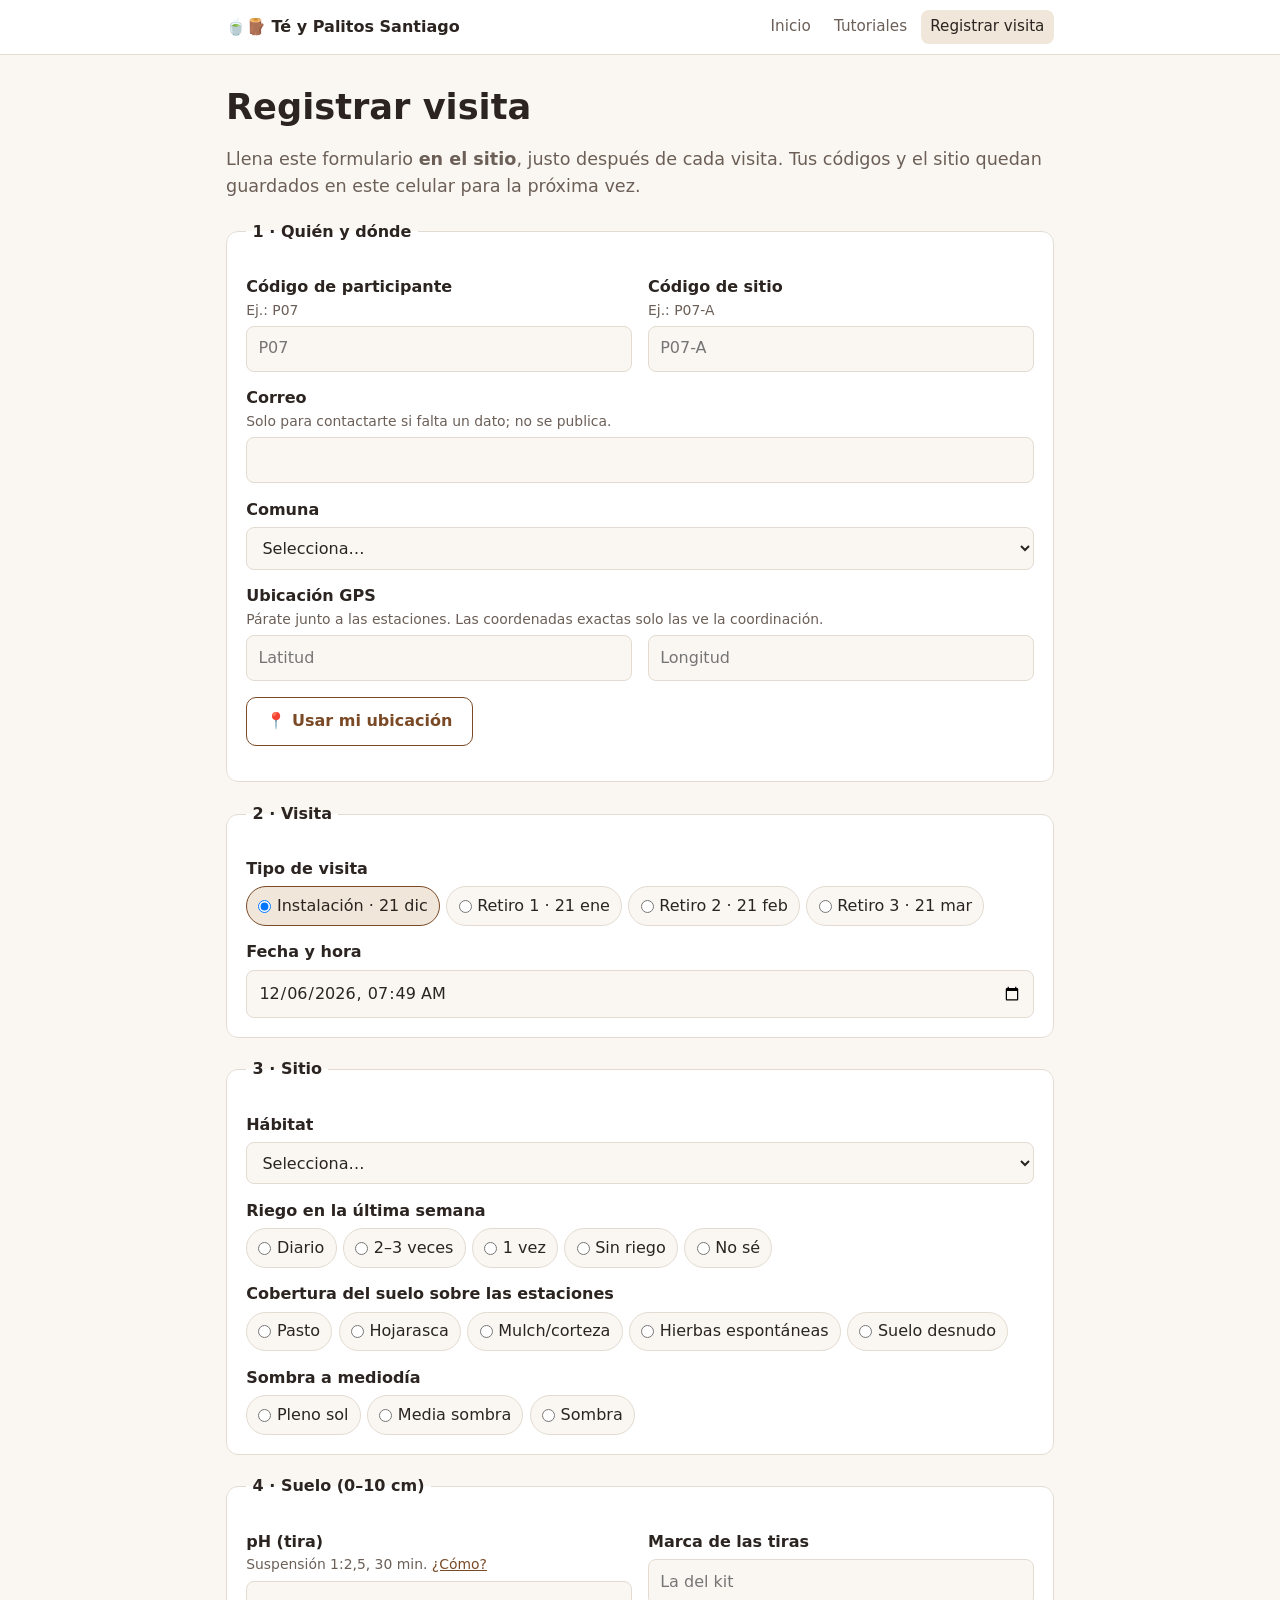
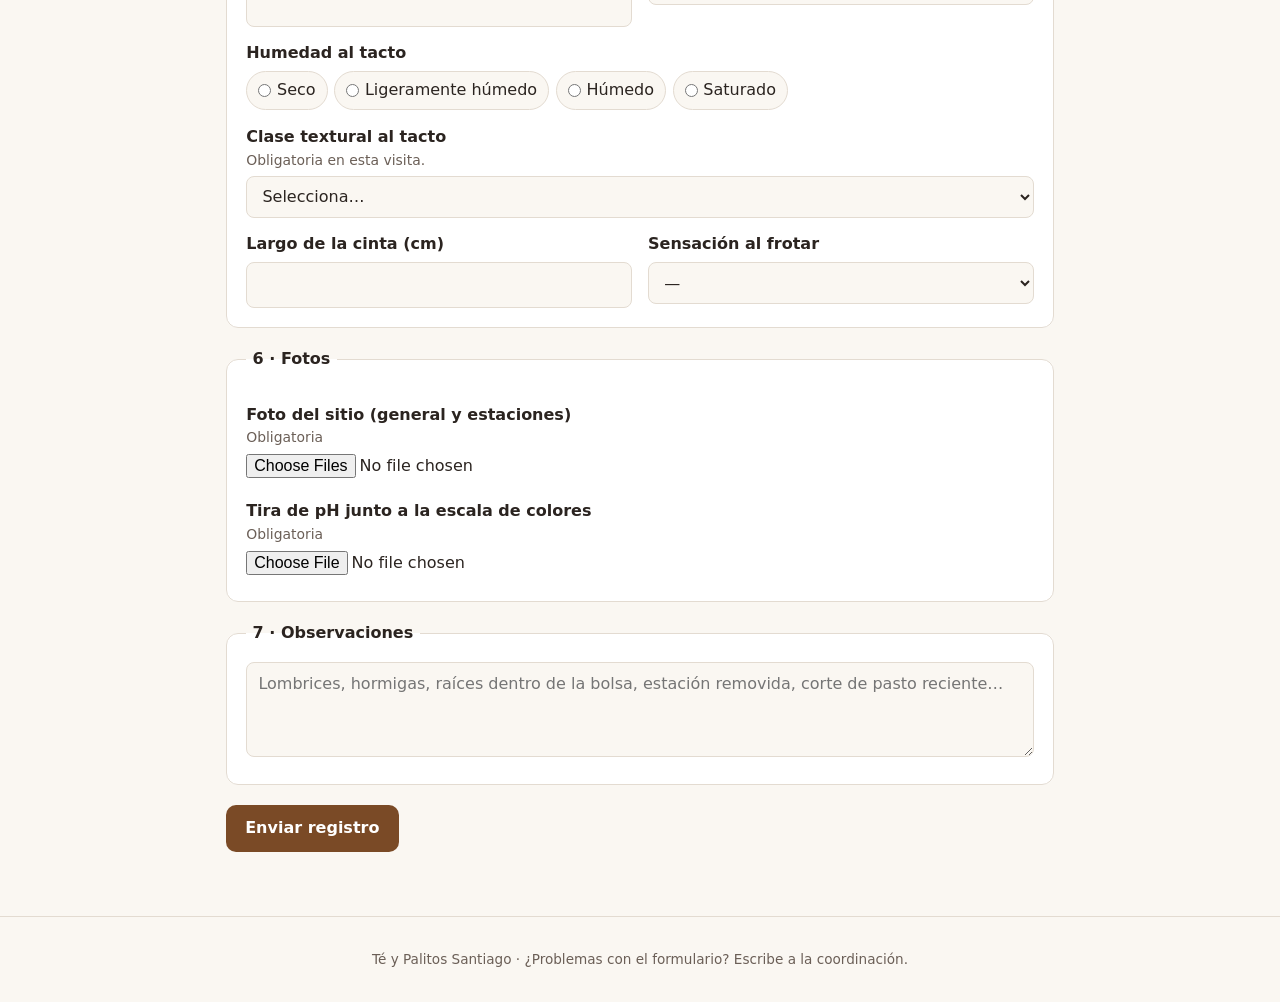
==== docs/registro.html @ 4b644435 "Piloto Té y Palitos Santiago: protocolo, web de registro y backend Apps Script Co-Authored-By: Claud" ====
<!doctype html>
<html lang="es">
<head>
  <meta charset="utf-8">
  <meta name="viewport" content="width=device-width, initial-scale=1">
  <title>Registrar visita</title>
  <link rel="stylesheet" href="style.css">
  <link rel="icon" href="data:image/svg+xml,<svg xmlns='http://www.w3.org/2000/svg' viewBox='0 0 100 100'><text y='.9em' font-size='90'>🍵</text></svg>">
</head>
<body>
<header class="top"><div class="wrap">
  <a class="brand" href="index.html">🍵🪵 Té y Palitos Santiago</a>
  <nav>
    <a href="index.html">Inicio</a>
    <a href="tutoriales.html">Tutoriales</a>
    <a href="registro.html" aria-current="page">Registrar visita</a>
  </nav>
</div></header>

<main class="wrap">
  <h1>Registrar visita</h1>
  <p class="lead">Llena este formulario <strong>en el sitio</strong>, justo después de cada visita. Tus códigos y el sitio quedan guardados en este celular para la próxima vez.</p>
  <div id="pendientes"></div>

  <form id="form" novalidate>
    <fieldset>
      <legend>1 · Quién y dónde</legend>
      <div class="row">
        <div><label for="participante">Código de participante <span class="hint">Ej.: P07</span></label>
          <input id="participante" name="participante" type="text" required pattern="[Pp]\d{2}" autocapitalize="characters" placeholder="P07"></div>
        <div><label for="sitio">Código de sitio <span class="hint">Ej.: P07-A</span></label>
          <input id="sitio" name="sitio" type="text" required pattern="[Pp]\d{2}-[A-Za-z]" autocapitalize="characters" placeholder="P07-A"></div>
      </div>
      <label for="email">Correo <span class="hint">Solo para contactarte si falta un dato; no se publica.</span></label>
      <input id="email" name="email" type="email" autocomplete="email">

      <label for="comuna">Comuna</label>
      <select id="comuna" name="comuna" required><option value="">Selecciona…</option></select>

      <label>Ubicación GPS <span class="hint">Párate junto a las estaciones. Las coordenadas exactas solo las ve la coordinación.</span></label>
      <div class="row">
        <input id="lat" name="lat" type="number" step="any" placeholder="Latitud" required>
        <input id="lon" name="lon" type="number" step="any" placeholder="Longitud" required>
      </div>
      <p><button type="button" class="btn secondary" id="gps">📍 Usar mi ubicación</button> <span class="hint" id="gps-msg"></span></p>
      <input type="hidden" id="gps_precision" name="gps_precision">
    </fieldset>

    <fieldset>
      <legend>2 · Visita</legend>
      <label>Tipo de visita</label>
      <div class="choices" id="visita-choices"></div>
      <label for="fecha">Fecha y hora</label>
      <input id="fecha" name="fecha" type="datetime-local" required>
    </fieldset>

    <fieldset>
      <legend>3 · Sitio</legend>
      <label for="habitat">Hábitat</label>
      <select id="habitat" name="habitat" required>
        <option value="">Selecciona…</option>
        <option value="CES">Césped regado (plaza, parque, jardín)</option>
        <option value="ARB">Bajo dosel de árboles (parque arbolado)</option>
        <option value="RUD">Sitio eriazo / ruderal sin riego</option>
        <option value="PLA">Platabanda o bandejón</option>
        <option value="JAR">Jardín doméstico o huerto</option>
        <option value="NAT">Vegetación nativa remanente (cerro, piedemonte)</option>
      </select>

      <label>Riego en la última semana</label>
      <div class="choices">
        <label><input type="radio" name="riego" value="diario" required> Diario</label>
        <label><input type="radio" name="riego" value="2-3 por semana"> 2–3 veces</label>
        <label><input type="radio" name="riego" value="1 por semana"> 1 vez</label>
        <label><input type="radio" name="riego" value="sin riego"> Sin riego</label>
        <label><input type="radio" name="riego" value="no sabe"> No sé</label>
      </div>

      <label>Cobertura del suelo sobre las estaciones</label>
      <div class="choices">
        <label><input type="radio" name="cobertura" value="pasto" required> Pasto</label>
        <label><input type="radio" name="cobertura" value="hojarasca"> Hojarasca</label>
        <label><input type="radio" name="cobertura" value="mulch"> Mulch/corteza</label>
        <label><input type="radio" name="cobertura" value="hierbas espontaneas"> Hierbas espontáneas</label>
        <label><input type="radio" name="cobertura" value="suelo desnudo"> Suelo desnudo</label>
      </div>

      <label>Sombra a mediodía</label>
      <div class="choices">
        <label><input type="radio" name="sombra" value="pleno sol" required> Pleno sol</label>
        <label><input type="radio" name="sombra" value="media sombra"> Media sombra</label>
        <label><input type="radio" name="sombra" value="sombra"> Sombra</label>
      </div>
    </fieldset>

    <fieldset>
      <legend>4 · Suelo (0–10 cm)</legend>
      <div class="row">
        <div><label for="ph">pH (tira) <span class="hint">Suspensión 1:2,5, 30 min. <a href="tutoriales.html#ph">¿Cómo?</a></span></label>
          <input id="ph" name="ph" type="number" min="3" max="11" step="0.5" required inputmode="decimal"></div>
        <div><label for="ph_marca">Marca de las tiras</label>
          <input id="ph_marca" name="ph_marca" type="text" placeholder="La del kit"></div>
      </div>

      <label>Humedad al tacto</label>
      <div class="choices">
        <label><input type="radio" name="humedad" value="seco" required> Seco</label>
        <label><input type="radio" name="humedad" value="ligeramente humedo"> Ligeramente húmedo</label>
        <label><input type="radio" name="humedad" value="humedo"> Húmedo</label>
        <label><input type="radio" name="humedad" value="saturado"> Saturado</label>
      </div>

      <div class="only-textura">
        <label for="textura">Clase textural al tacto <span class="hint">Obligatoria en Instalación y Retiro 3. <a href="tutoriales.html#textura">Usar la clave interactiva</a></span></label>
        <select id="textura" name="textura">
          <option value="">Selecciona…</option>
          <option>Arenosa</option><option>Arenosa franca</option><option>Franco arenosa</option>
          <option>Franca</option><option>Franco limosa</option><option>Limosa</option>
          <option>Franco arcillo arenosa</option><option>Franco arcillosa</option><option>Franco arcillo limosa</option>
          <option>Arcillo arenosa</option><option>Arcillo limosa</option><option>Arcillosa</option>
        </select>
        <div class="row">
          <div><label for="cinta_cm">Largo de la cinta (cm)</label>
            <input id="cinta_cm" name="cinta_cm" type="number" min="0" max="15" step="0.5" inputmode="decimal"></div>
          <div><label for="sensacion">Sensación al frotar</label>
            <select id="sensacion" name="sensacion"><option value="">—</option><option>Arenosa (áspera)</option><option>Suave (sedosa)</option><option>Ninguna predomina</option></select></div>
        </div>
      </div>
    </fieldset>

    <fieldset class="only-retiro">
      <legend>5 · Material retirado</legend>
      <div class="row">
        <div><label for="estado_verde">Té verde</label><select id="estado_verde" name="estado_verde"></select></div>
        <div><label for="estado_rooibos">Rooibos</label><select id="estado_rooibos" name="estado_rooibos"></select></div>
        <div><label for="estado_madera">Palitos (2)</label><select id="estado_madera" name="estado_madera"></select></div>
      </div>
      <div class="choices" style="margin-top:1rem"><label><input type="checkbox" name="en_sobre" value="si"> Guardé todo en el sobre rotulado, sin lavar</label></div>
    </fieldset>

    <fieldset>
      <legend>6 · Fotos</legend>
      <label for="foto_sitio">Foto del sitio (general y estaciones) <span class="hint">Obligatoria</span></label>
      <input id="foto_sitio" type="file" accept="image/*" capture="environment" multiple>
      <div class="preview" id="prev_foto_sitio"></div>

      <label for="foto_ph">Tira de pH junto a la escala de colores <span class="hint">Obligatoria</span></label>
      <input id="foto_ph" type="file" accept="image/*" capture="environment">
      <div class="preview" id="prev_foto_ph"></div>

      <div class="only-retiro">
        <label for="foto_material">Material retirado sobre papel blanco</label>
        <input id="foto_material" type="file" accept="image/*" capture="environment" multiple>
        <div class="preview" id="prev_foto_material"></div>
      </div>
    </fieldset>

    <fieldset>
      <legend>7 · Observaciones</legend>
      <textarea id="obs" name="obs" rows="3" placeholder="Lombrices, hormigas, raíces dentro de la bolsa, estación removida, corte de pasto reciente…"></textarea>
    </fieldset>

    <div id="estado"></div>
    <button class="btn" type="submit" id="enviar">Enviar registro</button>
  </form>
</main>

<footer>Té y Palitos Santiago · ¿Problemas con el formulario? Escribe a la coordinación.</footer>
<script src="config.js"></script>
<script src="registro.js"></script>
</body>
</html>
---- docs/style.css ----
:root {
  --bg: #faf7f2;
  --surface: #ffffff;
  --text: #2b2420;
  --muted: #6b5f57;
  --border: #e3dbd1;
  --accent: #7a4a26;      /* tierra */
  --accent-2: #4f7a3a;    /* té verde */
  --accent-soft: #f1e6da;
  --ok: #2f7a44;
  --err: #a33a2a;
  --radius: 12px;
}
@media (prefers-color-scheme: dark) {
  :root {
    --bg: #1b1714;
    --surface: #25201c;
    --text: #efe8e1;
    --muted: #b4a89e;
    --border: #3a322c;
    --accent: #d39a68;
    --accent-2: #9cc47f;
    --accent-soft: #352a21;
    --ok: #7fcf93;
    --err: #f08b7a;
  }
}

* { box-sizing: border-box; }
html { -webkit-text-size-adjust: 100%; }
body {
  margin: 0;
  background: var(--bg);
  color: var(--text);
  font: 16px/1.55 system-ui, -apple-system, "Segoe UI", Roboto, sans-serif;
}
a { color: var(--accent); }
img, iframe { max-width: 100%; }

header.top {
  background: var(--surface);
  border-bottom: 1px solid var(--border);
  position: sticky; top: 0; z-index: 10;
}
header.top .wrap { display: flex; align-items: center; gap: 1rem; flex-wrap: wrap; padding-block: .6rem; }
.brand { font-weight: 700; color: var(--text); text-decoration: none; display: flex; gap: .4rem; align-items: center; }
nav { display: flex; gap: .25rem; flex-wrap: wrap; margin-left: auto; }
nav a { text-decoration: none; color: var(--muted); padding: .35rem .6rem; border-radius: 8px; font-size: .95rem; }
nav a[aria-current="page"], nav a:hover { color: var(--text); background: var(--accent-soft); }

.wrap { max-width: 860px; margin: 0 auto; padding-inline: 16px; }
main.wrap { padding-block: 1.5rem 4rem; }

h1 { font-size: clamp(1.6rem, 4vw, 2.2rem); line-height: 1.2; margin: .2em 0 .4em; }
h2 { font-size: 1.3rem; margin-top: 2rem; }
.lead { font-size: 1.1rem; color: var(--muted); }

.card {
  background: var(--surface);
  border: 1px solid var(--border);
  border-radius: var(--radius);
  padding: 1rem 1.2rem;
  margin: 1rem 0;
}
.grid { display: grid; gap: 1rem; grid-template-columns: repeat(auto-fit, minmax(180px, 1fr)); }
.pill { display: inline-block; font-size: .8rem; padding: .1rem .55rem; border-radius: 99px; background: var(--accent-soft); color: var(--accent); font-weight: 600; }

.timeline { list-style: none; padding: 0; margin: 0; }
.timeline li { display: grid; grid-template-columns: 7.5rem 1fr; gap: .8rem; padding: .7rem 0; border-bottom: 1px dashed var(--border); }
.timeline li:last-child { border-bottom: 0; }
.timeline .date { font-weight: 700; color: var(--accent); }
.timeline li.next { background: var(--accent-soft); border-radius: 8px; padding-inline: .5rem; }

table { border-collapse: collapse; width: 100%; font-size: .95rem; }
th, td { text-align: left; padding: .45rem .5rem; border-bottom: 1px solid var(--border); vertical-align: top; }
.table-scroll { overflow-x: auto; }

.btn {
  display: inline-block; border: 0; cursor: pointer;
  background: var(--accent); color: #fff;
  padding: .7rem 1.2rem; border-radius: 10px; font: inherit; font-weight: 600; text-decoration: none;
}
@media (prefers-color-scheme: dark) { .btn { color: #1b1714; } }
.btn.secondary { background: transparent; color: var(--accent); border: 1.5px solid var(--accent); }
.btn:disabled { opacity: .5; cursor: progress; }

/* Formulario */
fieldset { border: 1px solid var(--border); border-radius: var(--radius); background: var(--surface); padding: 1rem 1.2rem 1.2rem; margin: 1.2rem 0; }
legend { font-weight: 700; padding: 0 .4rem; }
label { display: block; font-weight: 600; margin: .9rem 0 .3rem; }
label .hint, .hint { display: block; font-weight: 400; font-size: .87rem; color: var(--muted); }
input[type=text], input[type=email], input[type=number], input[type=datetime-local], select, textarea {
  width: 100%; padding: .6rem .7rem; font: inherit; color: var(--text);
  background: var(--bg); border: 1px solid var(--border); border-radius: 8px;
}
input:focus, select:focus, textarea:focus { outline: 2px solid var(--accent); outline-offset: 1px; }
input[type=file] { font: inherit; max-width: 100%; }
.row { display: grid; gap: 0 1rem; grid-template-columns: repeat(auto-fit, minmax(200px, 1fr)); }
.choices { display: flex; flex-wrap: wrap; gap: .4rem; }
.choices label { font-weight: 400; margin: 0; display: flex; align-items: center; gap: .35rem; background: var(--bg); border: 1px solid var(--border); padding: .4rem .7rem; border-radius: 99px; cursor: pointer; }
.choices input { margin: 0; }
.choices label:has(input:checked) { border-color: var(--accent); background: var(--accent-soft); }
.preview { display: flex; gap: .5rem; flex-wrap: wrap; margin-top: .4rem; }
.preview img { width: 96px; height: 96px; object-fit: cover; border-radius: 8px; border: 1px solid var(--border); }
.only-retiro[hidden], .only-textura[hidden] { display: none; }

.msg { padding: .8rem 1rem; border-radius: 10px; margin: 1rem 0; }
.msg.ok { background: color-mix(in srgb, var(--ok) 15%, transparent); color: var(--ok); }
.msg.err { background: color-mix(in srgb, var(--err) 15%, transparent); color: var(--err); }

.video { aspect-ratio: 16 / 9; width: 100%; border: 0; border-radius: var(--radius); background: #000; }

/* Clave de textura */
.key-step { font-size: 1.05rem; }
.key-actions { display: flex; flex-wrap: wrap; gap: .5rem; margin-top: .8rem; }
.key-result { font-size: 1.4rem; font-weight: 700; color: var(--accent-2); }

footer { color: var(--muted); font-size: .85rem; text-align: center; padding: 2rem 16px; border-top: 1px solid var(--border); }
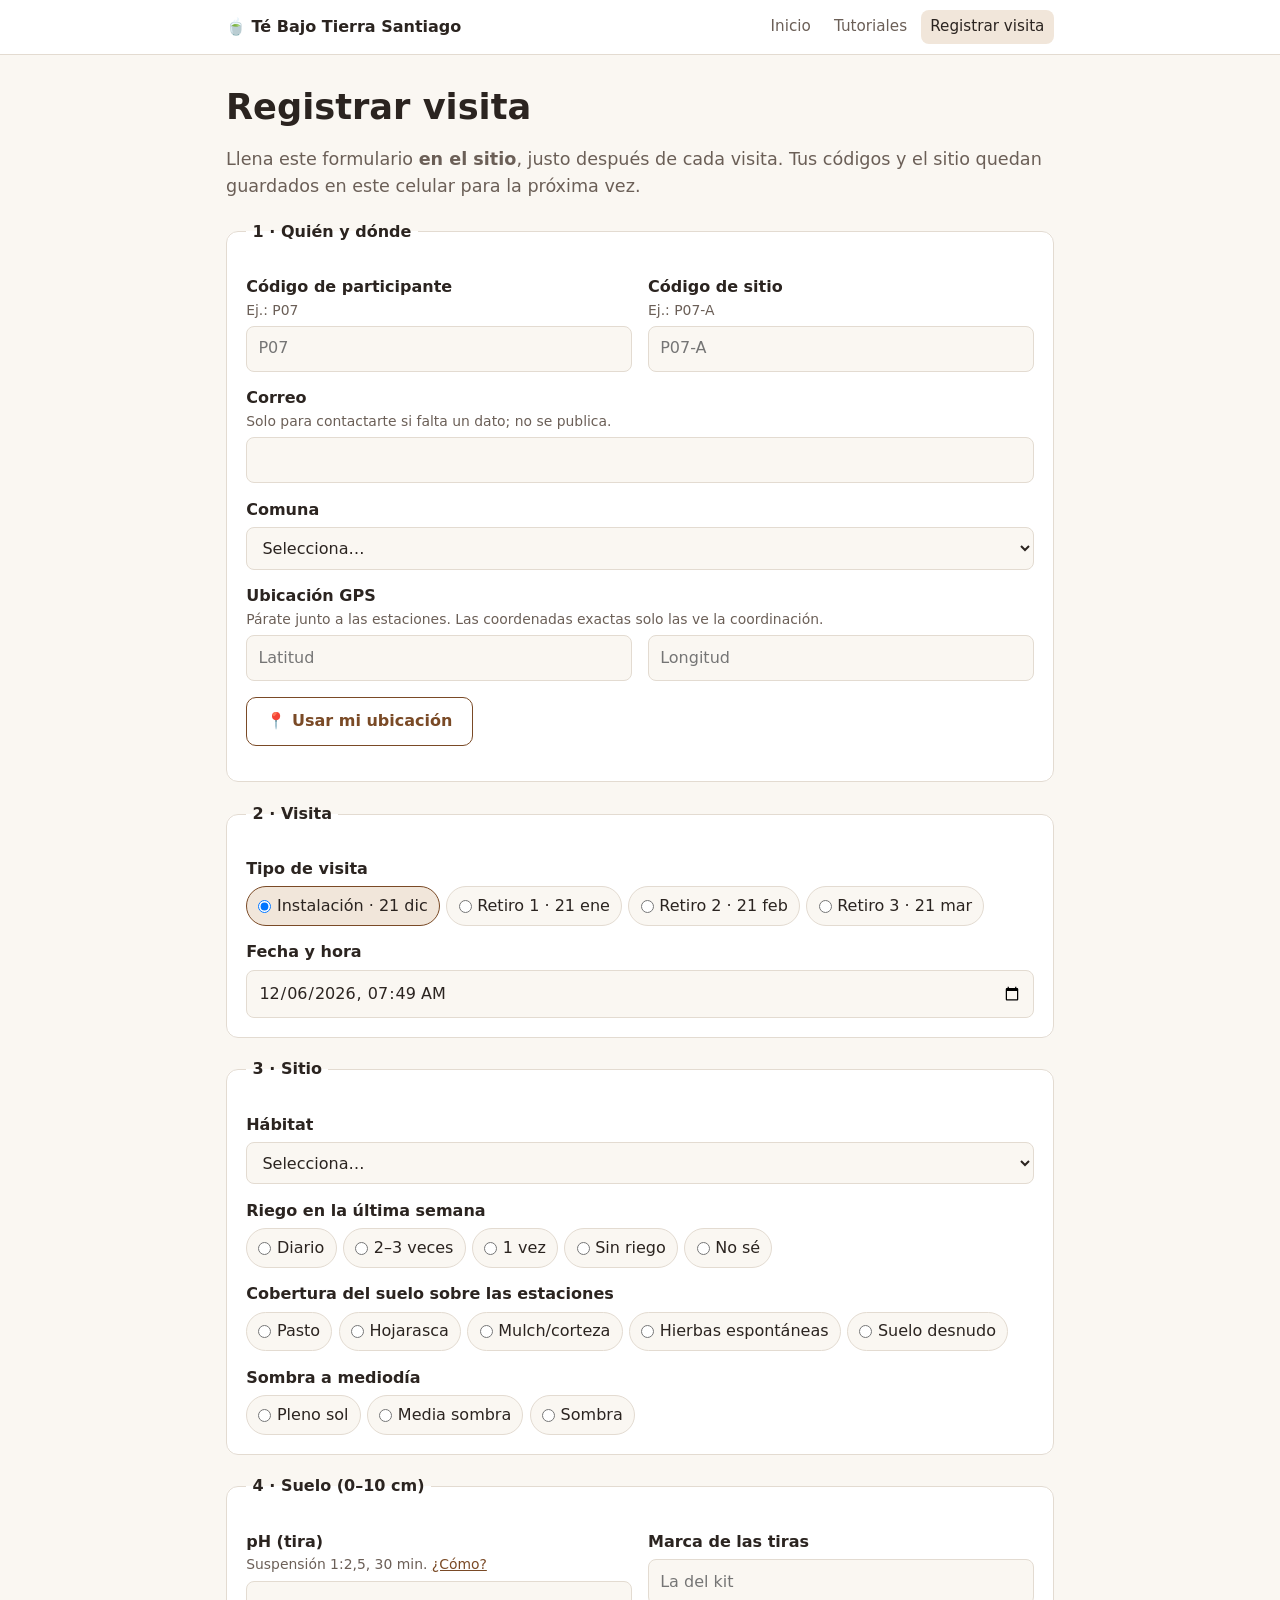
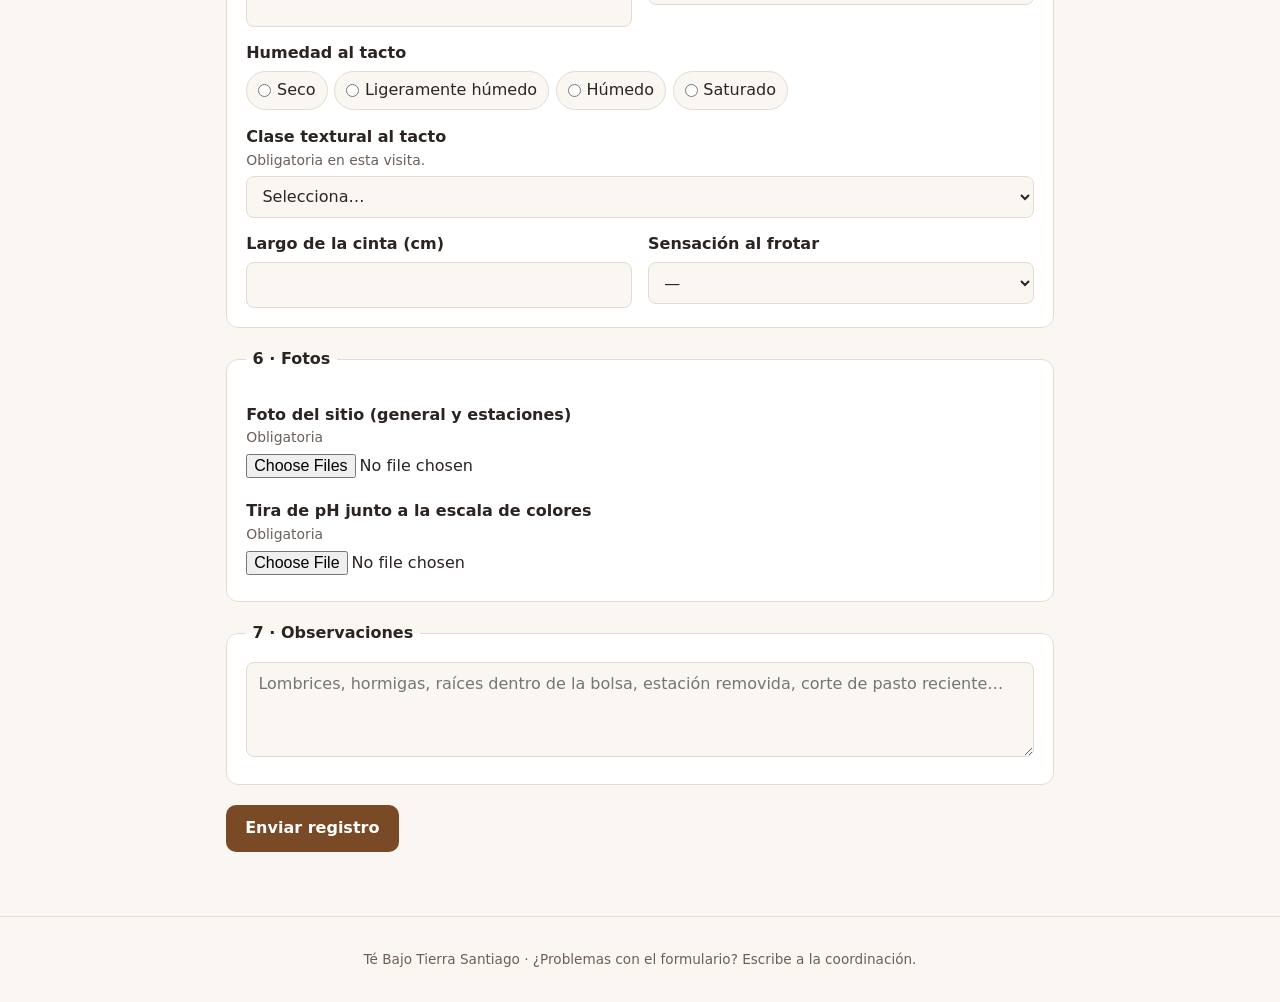
==== commit 8499a549: "Solo té verde: quitar rooibos y palitos; renombrar a Té Bajo Tierra; agradecer a Soil BON Co-Authore" ====
--- a/docs/registro.html
+++ b/docs/registro.html
@@ -9,7 +9,7 @@
 </head>
 <body>
 <header class="top"><div class="wrap">
-  <a class="brand" href="index.html">🍵🪵 Té y Palitos Santiago</a>
+  <a class="brand" href="index.html">🍵 Té Bajo Tierra Santiago</a>
   <nav>
     <a href="index.html">Inicio</a>
     <a href="tutoriales.html">Tutoriales</a>
@@ -131,9 +131,7 @@
     <fieldset class="only-retiro">
       <legend>5 · Material retirado</legend>
       <div class="row">
-        <div><label for="estado_verde">Té verde</label><select id="estado_verde" name="estado_verde"></select></div>
-        <div><label for="estado_rooibos">Rooibos</label><select id="estado_rooibos" name="estado_rooibos"></select></div>
-        <div><label for="estado_madera">Palitos (2)</label><select id="estado_madera" name="estado_madera"></select></div>
+        <div><label for="estado_verde">Bolsas de té verde (2)</label><select id="estado_verde" name="estado_verde"></select></div>
       </div>
       <div class="choices" style="margin-top:1rem"><label><input type="checkbox" name="en_sobre" value="si"> Guardé todo en el sobre rotulado, sin lavar</label></div>
     </fieldset>
@@ -165,7 +163,7 @@
   </form>
 </main>
 
-<footer>Té y Palitos Santiago · ¿Problemas con el formulario? Escribe a la coordinación.</footer>
+<footer>Té Bajo Tierra Santiago · ¿Problemas con el formulario? Escribe a la coordinación.</footer>
 <script src="config.js"></script>
 <script src="registro.js"></script>
 </body>
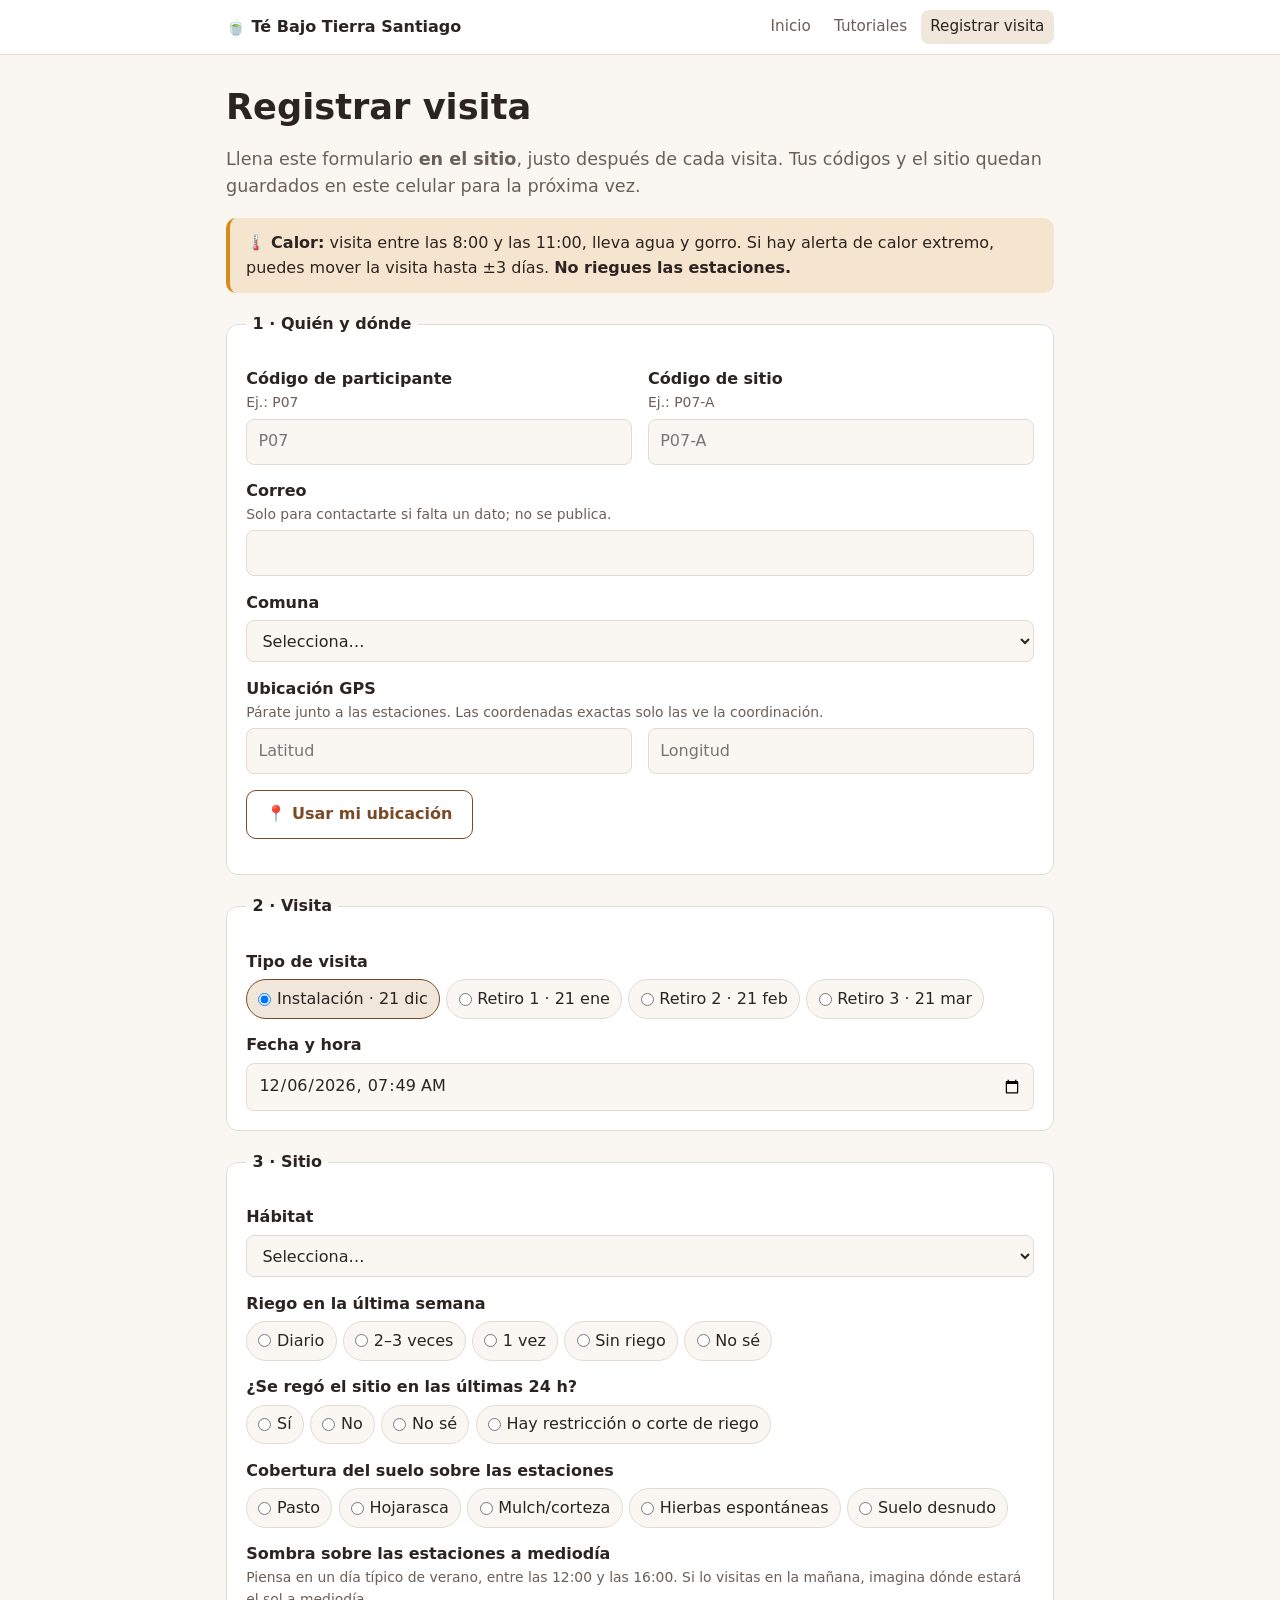
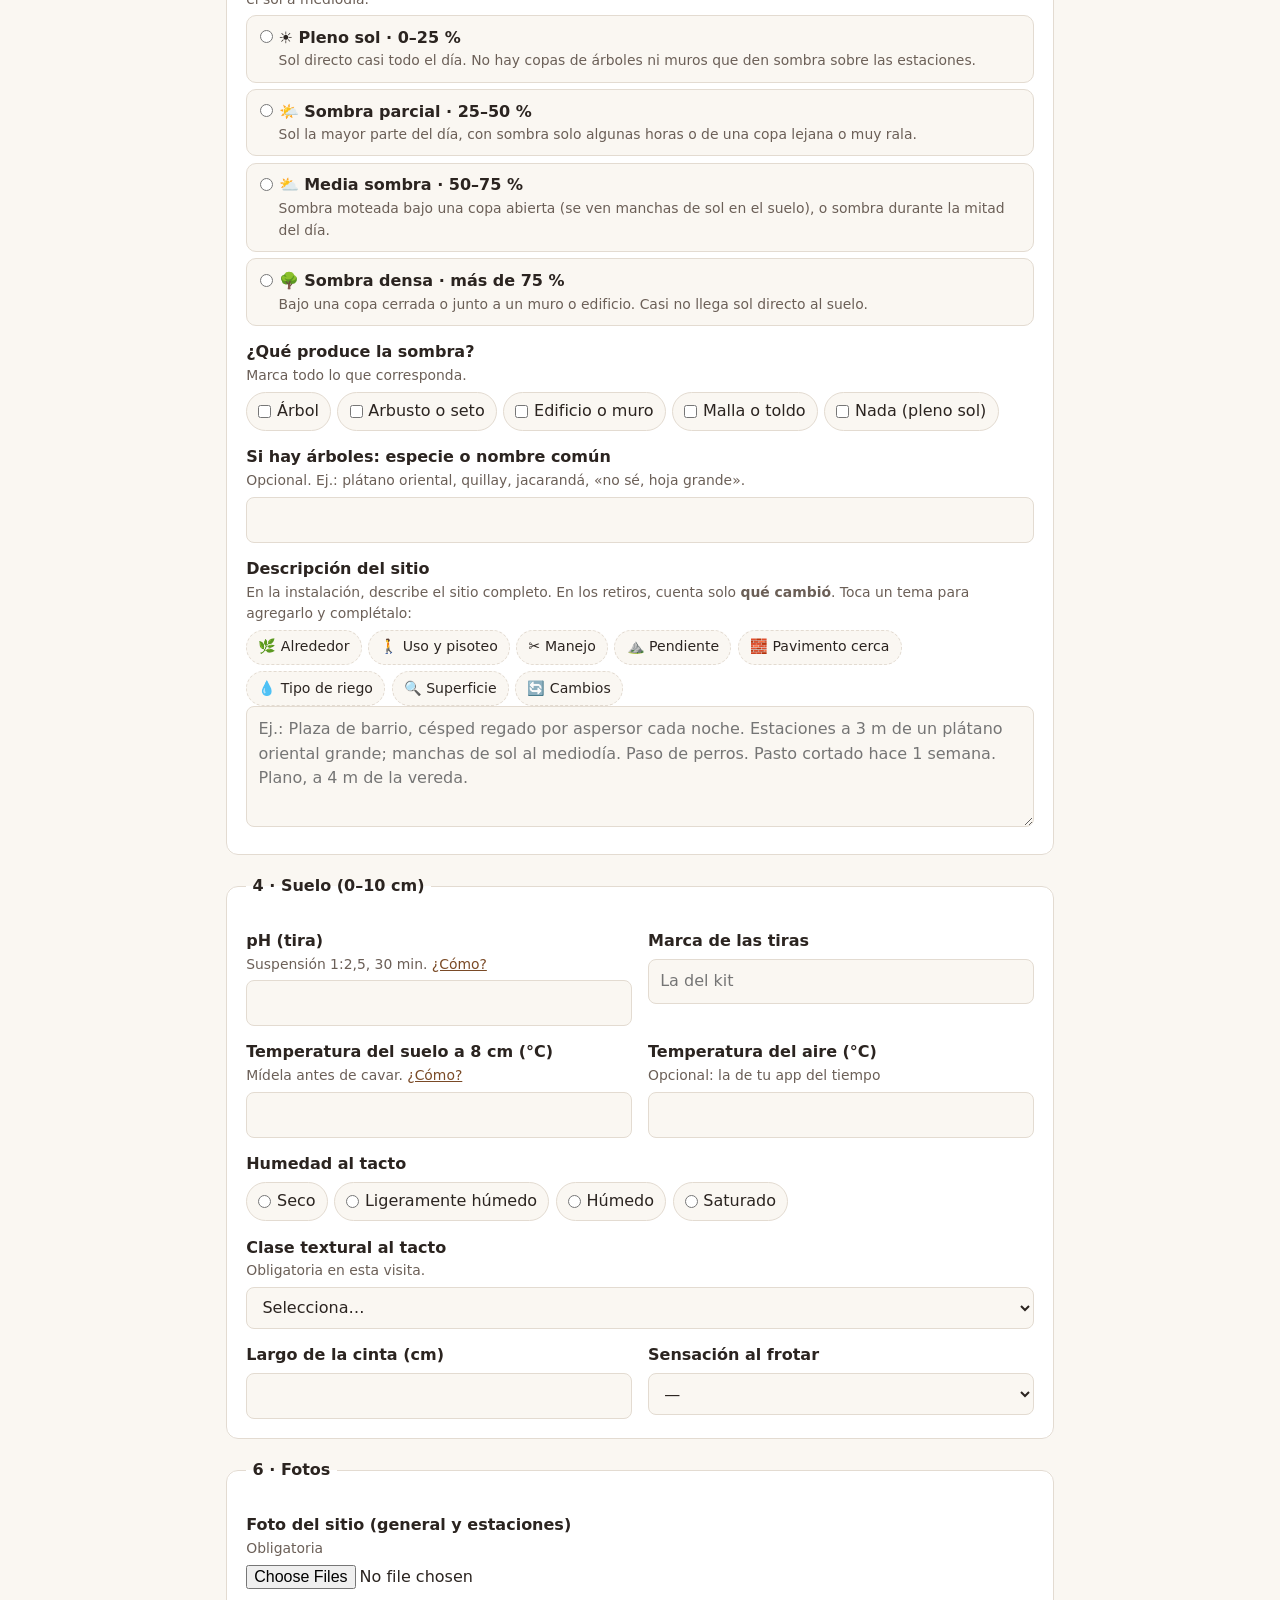
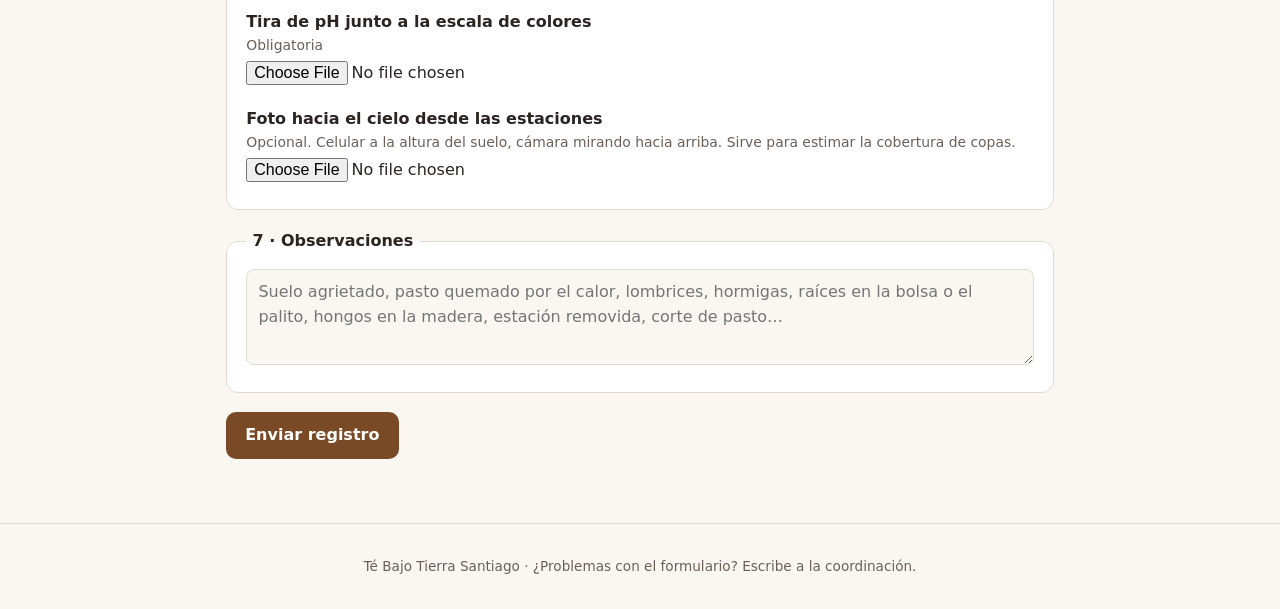
==== commit c4c7cde5: "Té verde + palitos de madera (como el paper); olas de calor, sombra detallada y ayuda para describir" ====
--- a/docs/registro.html
+++ b/docs/registro.html
@@ -20,6 +20,7 @@
 <main class="wrap">
   <h1>Registrar visita</h1>
   <p class="lead">Llena este formulario <strong>en el sitio</strong>, justo después de cada visita. Tus códigos y el sitio quedan guardados en este celular para la próxima vez.</p>
+  <div class="msg warn">🌡️ <strong>Calor:</strong> visita entre las 8:00 y las 11:00, lleva agua y gorro. Si hay alerta de calor extremo, puedes mover la visita hasta ±3 días. <strong>No riegues las estaciones.</strong></div>
   <div id="pendientes"></div>
 
   <form id="form" novalidate>
@@ -76,6 +77,14 @@
         <label><input type="radio" name="riego" value="no sabe"> No sé</label>
       </div>
 
+      <label>¿Se regó el sitio en las últimas 24 h?</label>
+      <div class="choices">
+        <label><input type="radio" name="riego_24h" value="si" required> Sí</label>
+        <label><input type="radio" name="riego_24h" value="no"> No</label>
+        <label><input type="radio" name="riego_24h" value="no sabe"> No sé</label>
+        <label><input type="radio" name="riego_24h" value="restriccion"> Hay restricción o corte de riego</label>
+      </div>
+
       <label>Cobertura del suelo sobre las estaciones</label>
       <div class="choices">
         <label><input type="radio" name="cobertura" value="pasto" required> Pasto</label>
@@ -85,12 +94,43 @@
         <label><input type="radio" name="cobertura" value="suelo desnudo"> Suelo desnudo</label>
       </div>
 
-      <label>Sombra a mediodía</label>
-      <div class="choices">
-        <label><input type="radio" name="sombra" value="pleno sol" required> Pleno sol</label>
-        <label><input type="radio" name="sombra" value="media sombra"> Media sombra</label>
-        <label><input type="radio" name="sombra" value="sombra"> Sombra</label>
-      </div>
+      <label>Sombra sobre las estaciones a mediodía
+        <span class="hint">Piensa en un día típico de verano, entre las 12:00 y las 16:00. Si lo visitas en la mañana, imagina dónde estará el sol a mediodía.</span></label>
+      <div class="choices stacked">
+        <label><input type="radio" name="sombra" value="pleno sol (0-25%)" required>
+          <span><strong>☀️ Pleno sol · 0–25 %</strong><span class="hint">Sol directo casi todo el día. No hay copas de árboles ni muros que den sombra sobre las estaciones.</span></span></label>
+        <label><input type="radio" name="sombra" value="sombra parcial (25-50%)">
+          <span><strong>🌤️ Sombra parcial · 25–50 %</strong><span class="hint">Sol la mayor parte del día, con sombra solo algunas horas o de una copa lejana o muy rala.</span></span></label>
+        <label><input type="radio" name="sombra" value="media sombra (50-75%)">
+          <span><strong>⛅ Media sombra · 50–75 %</strong><span class="hint">Sombra moteada bajo una copa abierta (se ven manchas de sol en el suelo), o sombra durante la mitad del día.</span></span></label>
+        <label><input type="radio" name="sombra" value="sombra densa (>75%)">
+          <span><strong>🌳 Sombra densa · más de 75 %</strong><span class="hint">Bajo una copa cerrada o junto a un muro o edificio. Casi no llega sol directo al suelo.</span></span></label>
+      </div>
+
+      <label>¿Qué produce la sombra? <span class="hint">Marca todo lo que corresponda.</span></label>
+      <div class="choices">
+        <label><input type="checkbox" name="fuente_sombra" value="arbol"> Árbol</label>
+        <label><input type="checkbox" name="fuente_sombra" value="arbusto"> Arbusto o seto</label>
+        <label><input type="checkbox" name="fuente_sombra" value="edificio o muro"> Edificio o muro</label>
+        <label><input type="checkbox" name="fuente_sombra" value="malla o toldo"> Malla o toldo</label>
+        <label><input type="checkbox" name="fuente_sombra" value="ninguna"> Nada (pleno sol)</label>
+      </div>
+      <label for="especie_arbol">Si hay árboles: especie o nombre común <span class="hint">Opcional. Ej.: plátano oriental, quillay, jacarandá, «no sé, hoja grande».</span></label>
+      <input id="especie_arbol" name="especie_arbol" type="text">
+
+      <label for="descripcion">Descripción del sitio
+        <span class="hint">En la instalación, describe el sitio completo. En los retiros, cuenta solo <strong>qué cambió</strong>. Toca un tema para agregarlo y complétalo:</span></label>
+      <div class="choices" id="ayudas">
+        <button type="button" class="chip" data-t="Alrededor (2 m): ">🌿 Alrededor</button>
+        <button type="button" class="chip" data-t="Uso: paso de personas/mascotas ">🚶 Uso y pisoteo</button>
+        <button type="button" class="chip" data-t="Manejo: corte de pasto / fertilización / hojarasca retirada ">✂️ Manejo</button>
+        <button type="button" class="chip" data-t="Pendiente: plano / inclinado ">⛰️ Pendiente</button>
+        <button type="button" class="chip" data-t="Distancia a pavimento o muro: __ m ">🧱 Pavimento cerca</button>
+        <button type="button" class="chip" data-t="Riego: tipo (aspersor/goteo/manguera) y horario ">💧 Tipo de riego</button>
+        <button type="button" class="chip" data-t="Superficie del suelo: grietas / costra / piedras ">🔍 Superficie</button>
+        <button type="button" class="chip" data-t="Cambio desde la última visita: ">🔄 Cambios</button>
+      </div>
+      <textarea id="descripcion" name="descripcion" rows="4" placeholder="Ej.: Plaza de barrio, césped regado por aspersor cada noche. Estaciones a 3 m de un plátano oriental grande; manchas de sol al mediodía. Paso de perros. Pasto cortado hace 1 semana. Plano, a 4 m de la vereda."></textarea>
     </fieldset>
 
     <fieldset>
@@ -100,6 +140,13 @@
           <input id="ph" name="ph" type="number" min="3" max="11" step="0.5" required inputmode="decimal"></div>
         <div><label for="ph_marca">Marca de las tiras</label>
           <input id="ph_marca" name="ph_marca" type="text" placeholder="La del kit"></div>
+      </div>
+
+      <div class="row">
+        <div><label for="temp_suelo">Temperatura del suelo a 8 cm (°C) <span class="hint">Mídela antes de cavar. <a href="tutoriales.html#temperatura">¿Cómo?</a></span></label>
+          <input id="temp_suelo" name="temp_suelo" type="number" min="0" max="70" step="0.5" required inputmode="decimal"></div>
+        <div><label for="temp_aire">Temperatura del aire (°C) <span class="hint">Opcional: la de tu app del tiempo</span></label>
+          <input id="temp_aire" name="temp_aire" type="number" min="-5" max="50" step="0.5" inputmode="decimal"></div>
       </div>
 
       <label>Humedad al tacto</label>
@@ -132,6 +179,7 @@
       <legend>5 · Material retirado</legend>
       <div class="row">
         <div><label for="estado_verde">Bolsas de té verde (2)</label><select id="estado_verde" name="estado_verde"></select></div>
+        <div><label for="estado_madera">Palitos de madera (2)</label><select id="estado_madera" name="estado_madera"></select></div>
       </div>
       <div class="choices" style="margin-top:1rem"><label><input type="checkbox" name="en_sobre" value="si"> Guardé todo en el sobre rotulado, sin lavar</label></div>
     </fieldset>
@@ -146,6 +194,10 @@
       <input id="foto_ph" type="file" accept="image/*" capture="environment">
       <div class="preview" id="prev_foto_ph"></div>
 
+      <label for="foto_cielo">Foto hacia el cielo desde las estaciones <span class="hint">Opcional. Celular a la altura del suelo, cámara mirando hacia arriba. Sirve para estimar la cobertura de copas.</span></label>
+      <input id="foto_cielo" type="file" accept="image/*" capture="environment">
+      <div class="preview" id="prev_foto_cielo"></div>
+
       <div class="only-retiro">
         <label for="foto_material">Material retirado sobre papel blanco</label>
         <input id="foto_material" type="file" accept="image/*" capture="environment" multiple>
@@ -155,7 +207,7 @@
 
     <fieldset>
       <legend>7 · Observaciones</legend>
-      <textarea id="obs" name="obs" rows="3" placeholder="Lombrices, hormigas, raíces dentro de la bolsa, estación removida, corte de pasto reciente…"></textarea>
+      <textarea id="obs" name="obs" rows="3" placeholder="Suelo agrietado, pasto quemado por el calor, lombrices, hormigas, raíces en la bolsa o el palito, hongos en la madera, estación removida, corte de pasto…"></textarea>
     </fieldset>
 
     <div id="estado"></div>
--- a/docs/style.css
+++ b/docs/style.css
@@ -99,6 +99,11 @@
 .choices { display: flex; flex-wrap: wrap; gap: .4rem; }
 .choices label { font-weight: 400; margin: 0; display: flex; align-items: center; gap: .35rem; background: var(--bg); border: 1px solid var(--border); padding: .4rem .7rem; border-radius: 99px; cursor: pointer; }
 .choices input { margin: 0; }
+.choices.stacked { flex-direction: column; }
+.choices.stacked label { border-radius: 10px; align-items: flex-start; padding: .6rem .8rem; }
+.choices.stacked input { margin-top: .3rem; }
+.chip { font: inherit; font-size: .88rem; cursor: pointer; color: var(--text); background: var(--bg); border: 1px dashed var(--border); padding: .35rem .7rem; border-radius: 99px; }
+.chip:hover { border-color: var(--accent); background: var(--accent-soft); }
 .choices label:has(input:checked) { border-color: var(--accent); background: var(--accent-soft); }
 .preview { display: flex; gap: .5rem; flex-wrap: wrap; margin-top: .4rem; }
 .preview img { width: 96px; height: 96px; object-fit: cover; border-radius: 8px; border: 1px solid var(--border); }
@@ -106,6 +111,7 @@
 
 .msg { padding: .8rem 1rem; border-radius: 10px; margin: 1rem 0; }
 .msg.ok { background: color-mix(in srgb, var(--ok) 15%, transparent); color: var(--ok); }
+.msg.warn { background: color-mix(in srgb, #d98a1c 16%, transparent); color: var(--text); border-left: 4px solid #d98a1c; }
 .msg.err { background: color-mix(in srgb, var(--err) 15%, transparent); color: var(--err); }
 
 .video { aspect-ratio: 16 / 9; width: 100%; border: 0; border-radius: var(--radius); background: #000; }
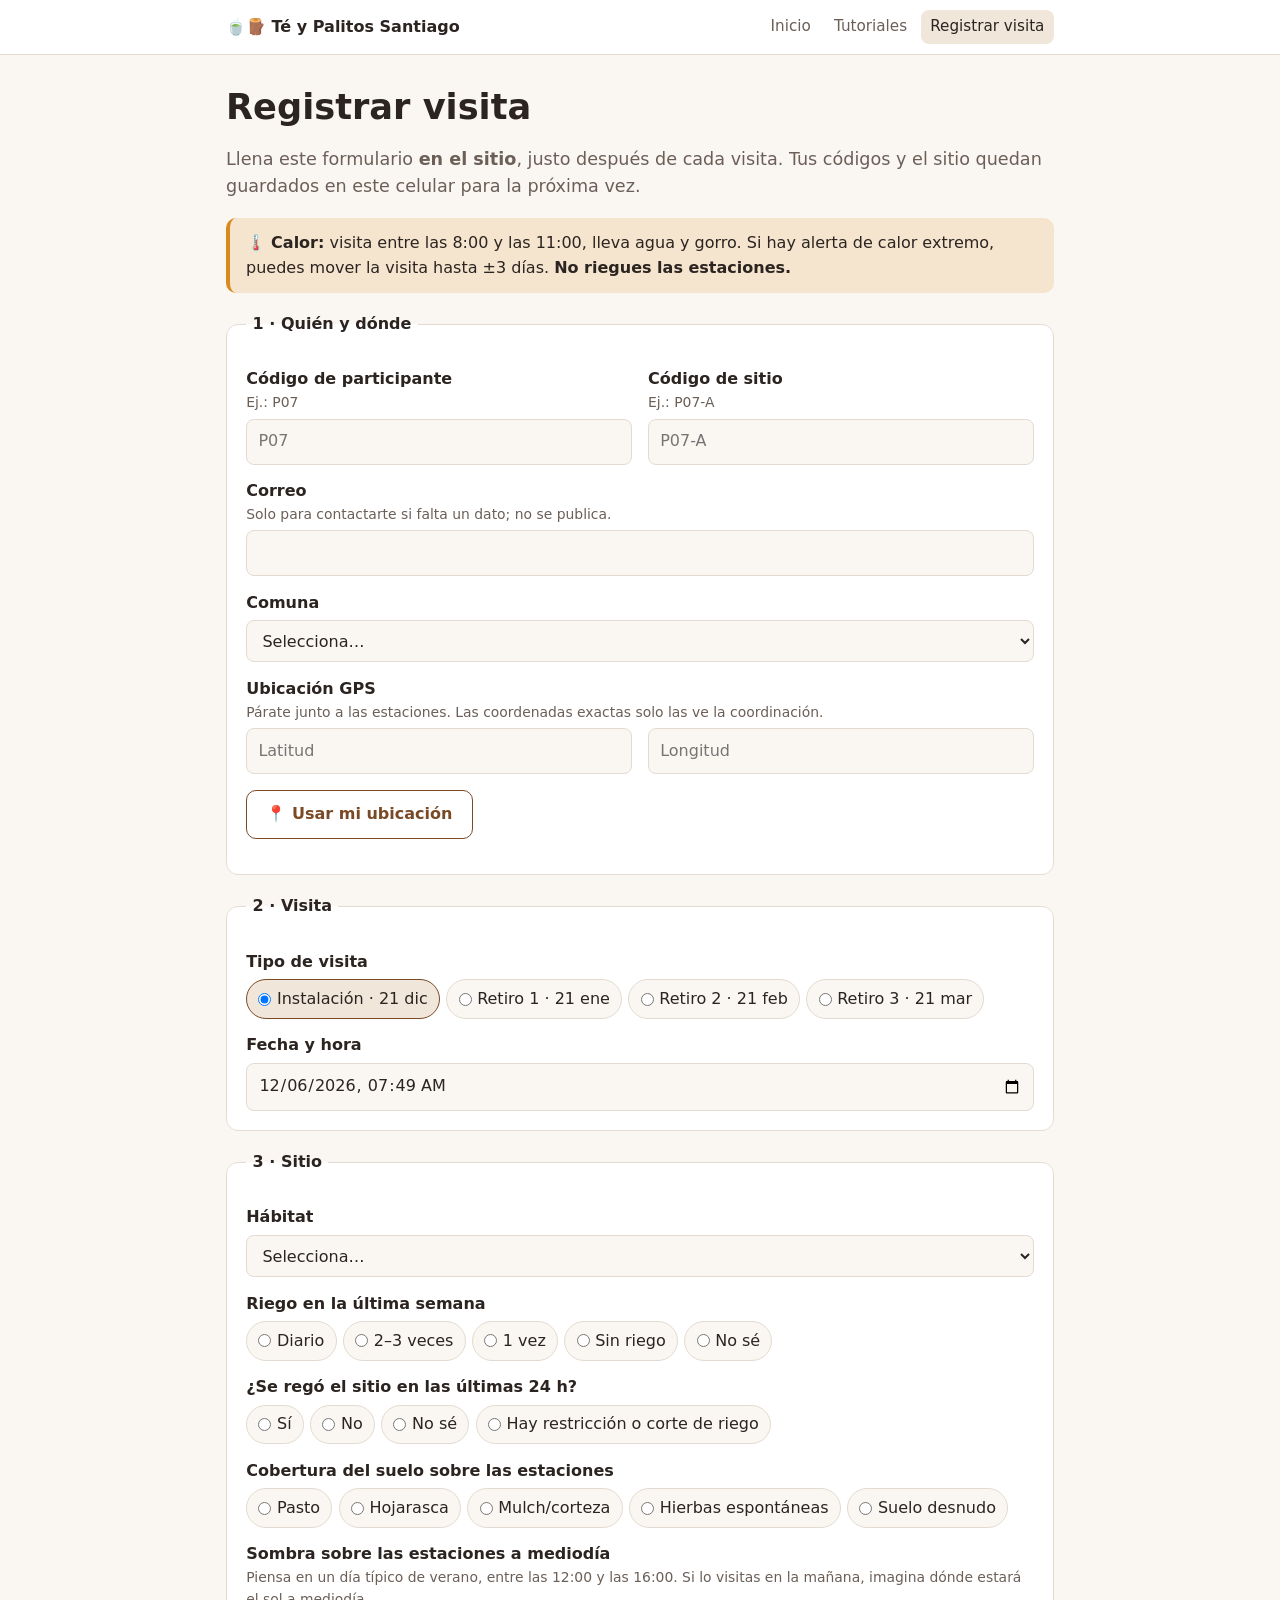
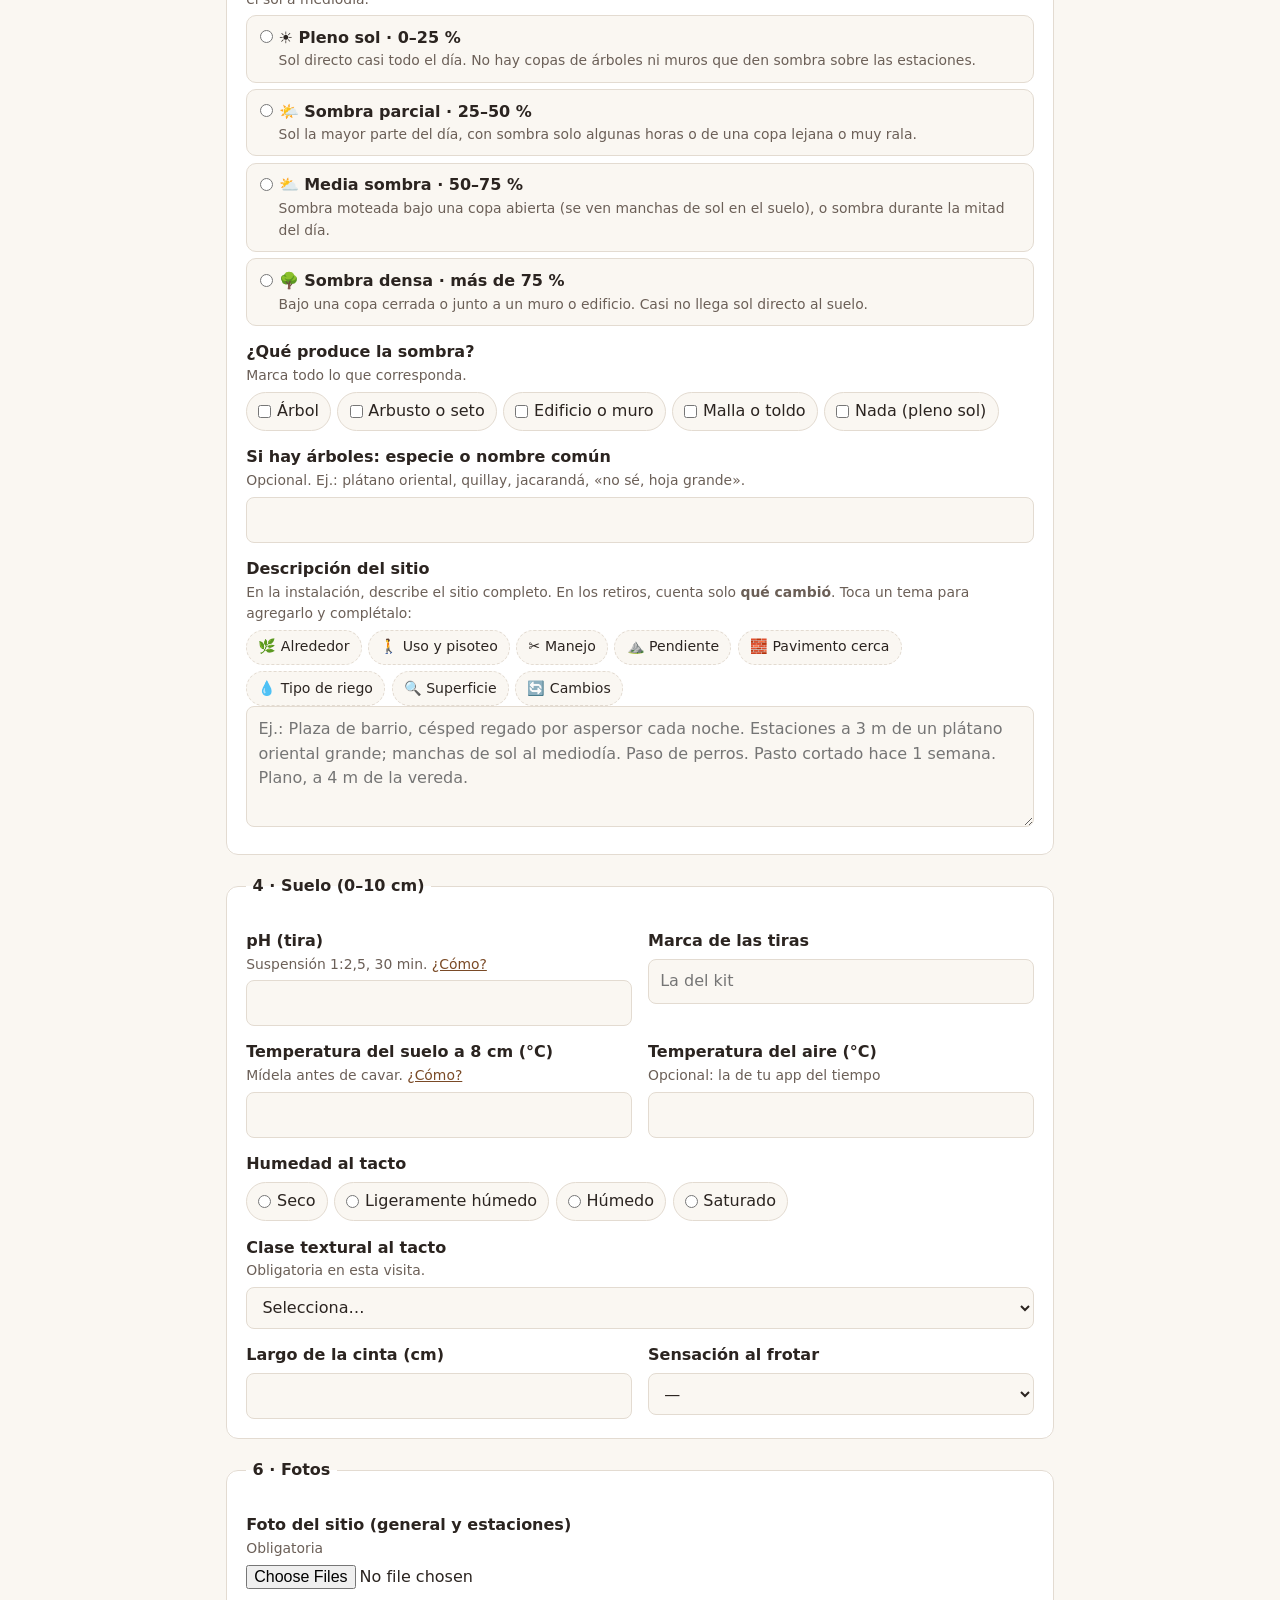
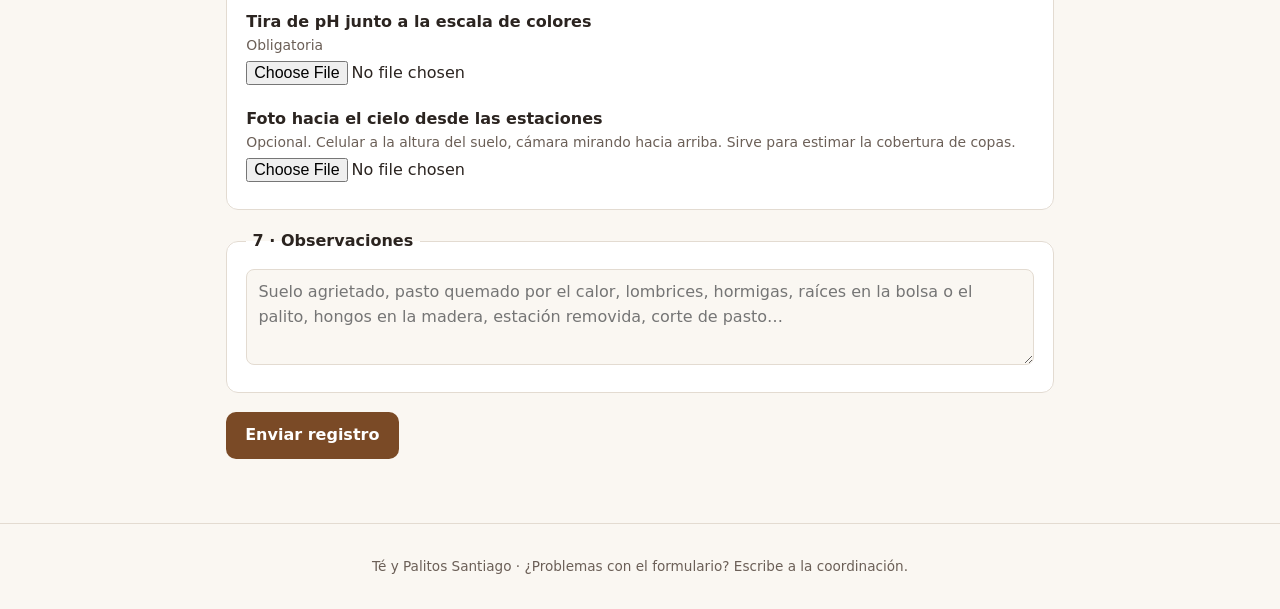
==== commit ebd2f51b: "Volver al nombre Té y Palitos Santiago Co-Authored-By: Claude Opus 5.5 <noreply@anthropic.com>" ====
--- a/docs/registro.html
+++ b/docs/registro.html
@@ -9,7 +9,7 @@
 </head>
 <body>
 <header class="top"><div class="wrap">
-  <a class="brand" href="index.html">🍵 Té Bajo Tierra Santiago</a>
+  <a class="brand" href="index.html">🍵🪵 Té y Palitos Santiago</a>
   <nav>
     <a href="index.html">Inicio</a>
     <a href="tutoriales.html">Tutoriales</a>
@@ -215,7 +215,7 @@
   </form>
 </main>
 
-<footer>Té Bajo Tierra Santiago · ¿Problemas con el formulario? Escribe a la coordinación.</footer>
+<footer>Té y Palitos Santiago · ¿Problemas con el formulario? Escribe a la coordinación.</footer>
 <script src="config.js"></script>
 <script src="registro.js"></script>
 </body>
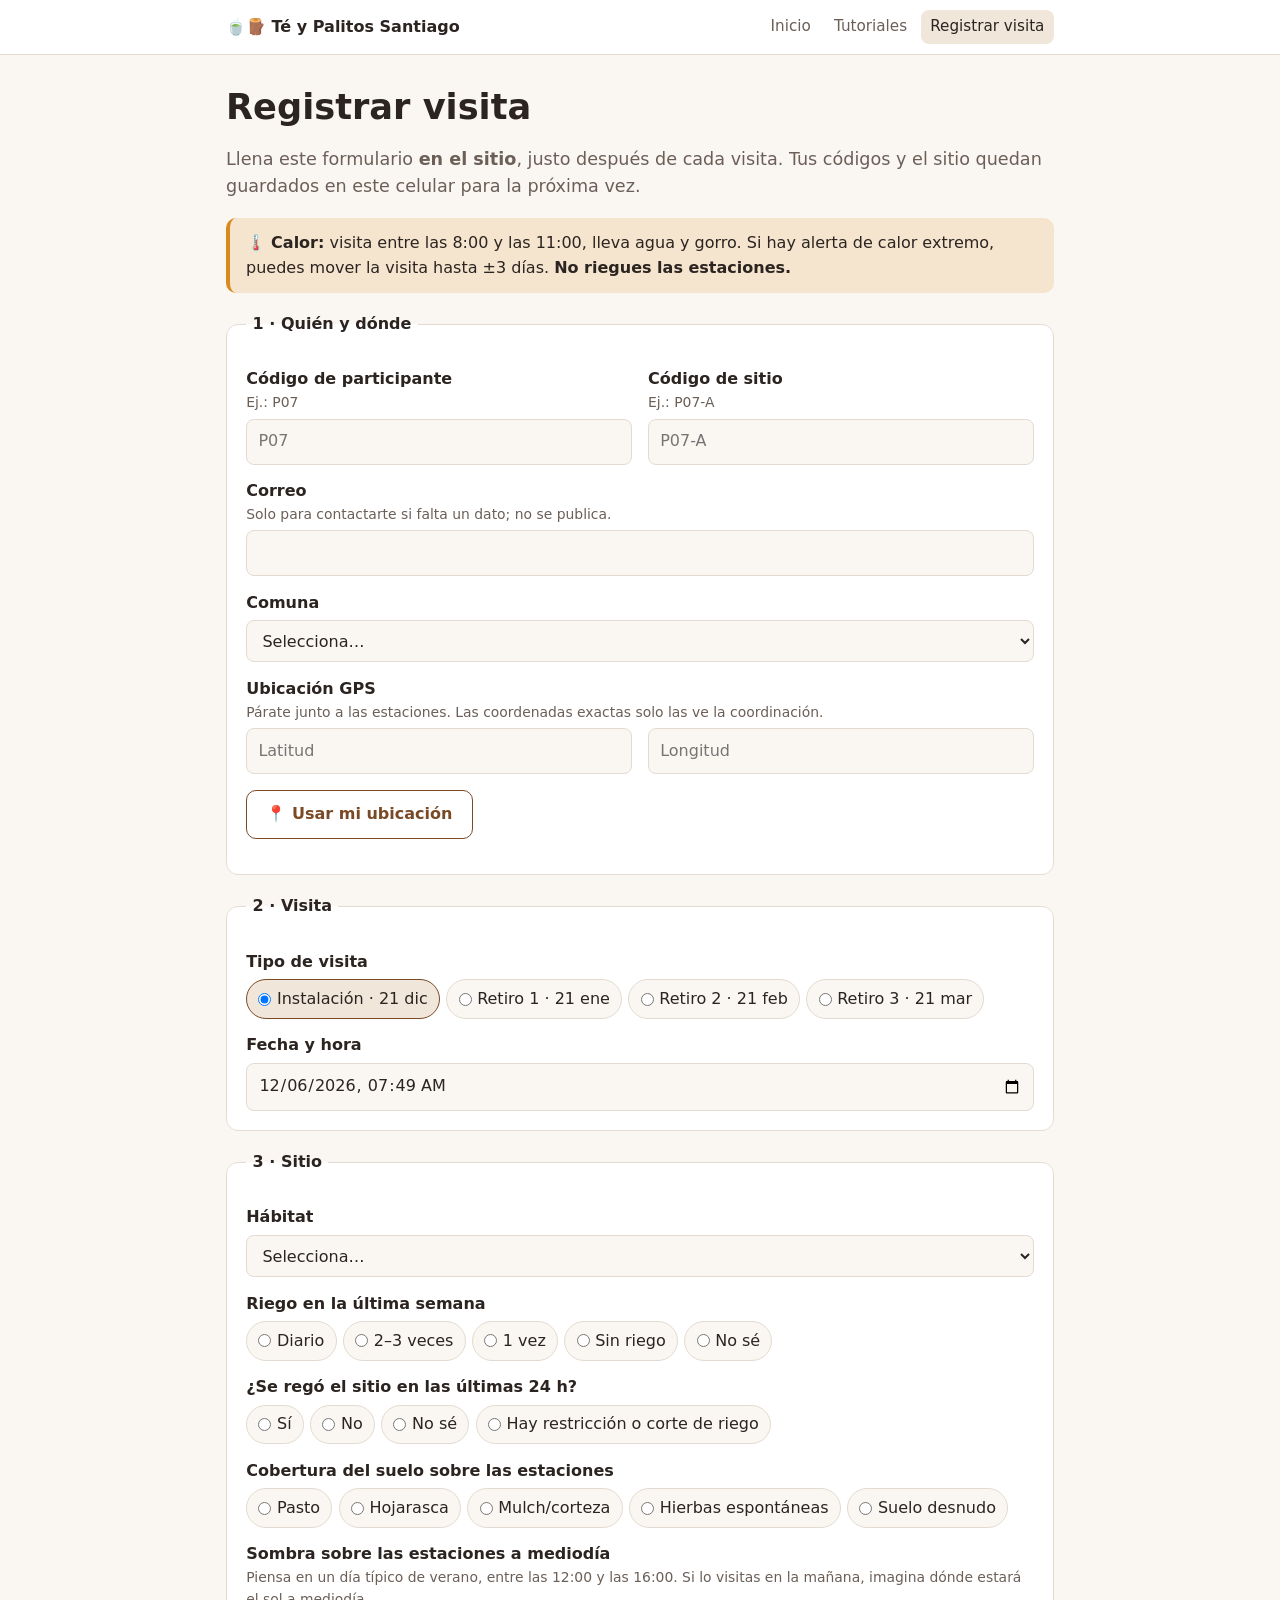
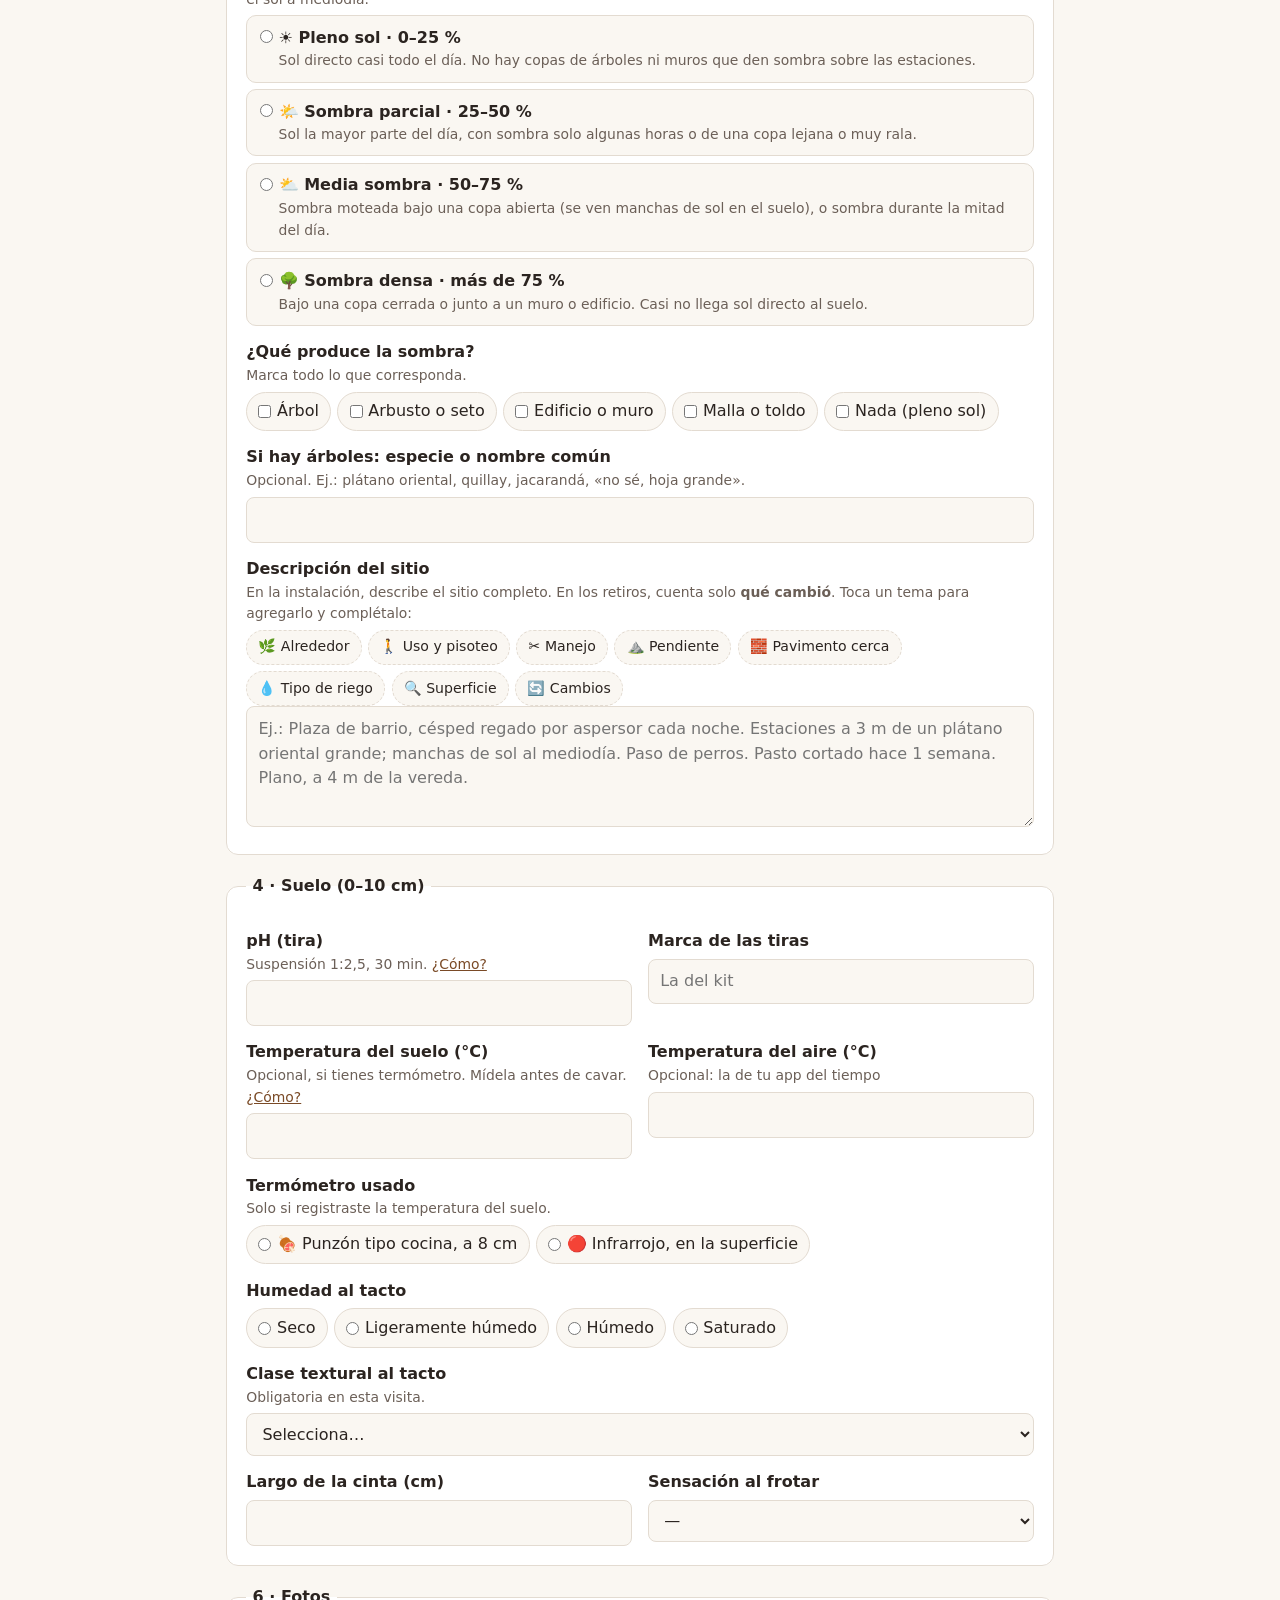
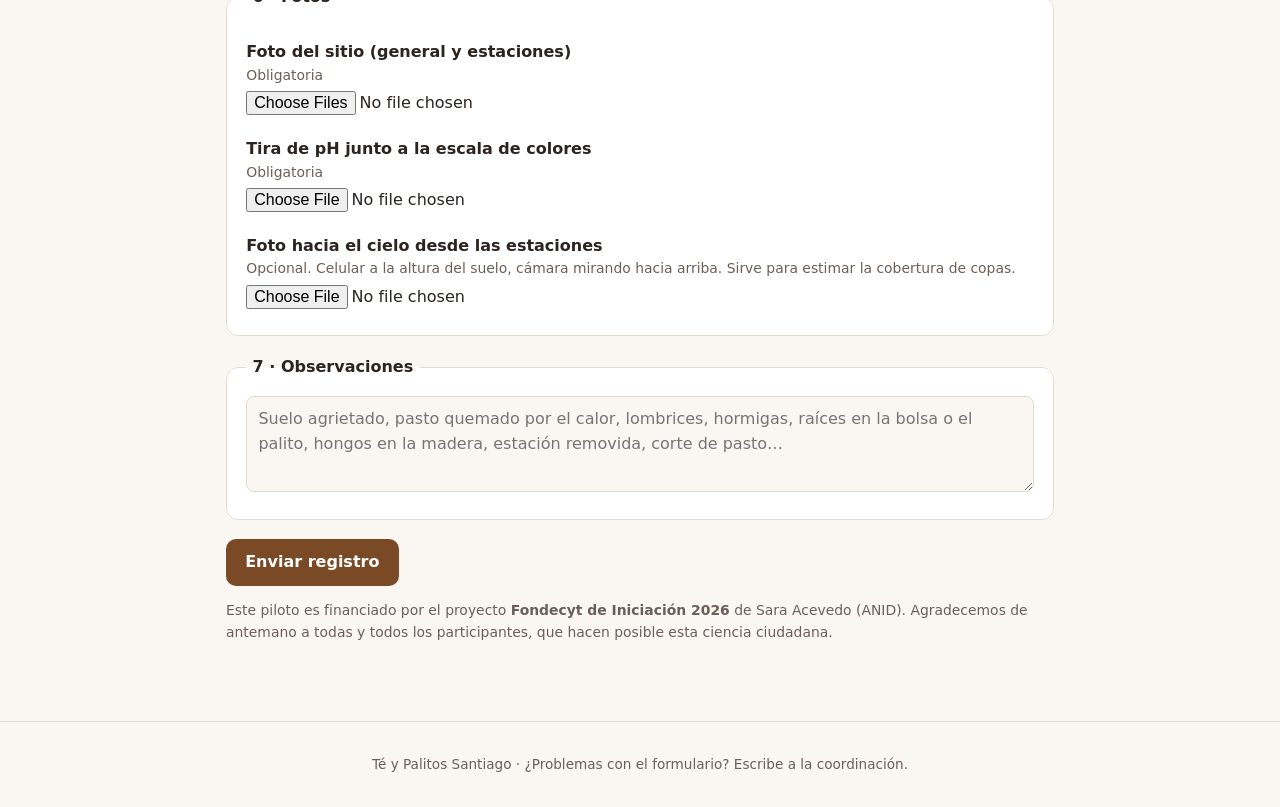
==== commit a2561230: "Temperatura del suelo opcional (punzón a 8 cm o infrarrojo en superficie); agradecimientos a Fondecy" ====
--- a/docs/registro.html
+++ b/docs/registro.html
@@ -143,10 +143,16 @@
       </div>
 
       <div class="row">
-        <div><label for="temp_suelo">Temperatura del suelo a 8 cm (°C) <span class="hint">Mídela antes de cavar. <a href="tutoriales.html#temperatura">¿Cómo?</a></span></label>
-          <input id="temp_suelo" name="temp_suelo" type="number" min="0" max="70" step="0.5" required inputmode="decimal"></div>
+        <div><label for="temp_suelo">Temperatura del suelo (°C) <span class="hint">Opcional, si tienes termómetro. Mídela antes de cavar. <a href="tutoriales.html#temperatura">¿Cómo?</a></span></label>
+          <input id="temp_suelo" name="temp_suelo" type="number" min="0" max="80" step="0.5" inputmode="decimal"></div>
         <div><label for="temp_aire">Temperatura del aire (°C) <span class="hint">Opcional: la de tu app del tiempo</span></label>
           <input id="temp_aire" name="temp_aire" type="number" min="-5" max="50" step="0.5" inputmode="decimal"></div>
+      </div>
+
+      <label>Termómetro usado <span class="hint">Solo si registraste la temperatura del suelo.</span></label>
+      <div class="choices">
+        <label><input type="radio" name="metodo_temp" value="punzon 8 cm"> 🍖 Punzón tipo cocina, a 8 cm</label>
+        <label><input type="radio" name="metodo_temp" value="infrarrojo superficie"> 🔴 Infrarrojo, en la superficie</label>
       </div>
 
       <label>Humedad al tacto</label>
@@ -213,6 +219,7 @@
     <div id="estado"></div>
     <button class="btn" type="submit" id="enviar">Enviar registro</button>
   </form>
+  <p class="hint">Este piloto es financiado por el proyecto <strong>Fondecyt de Iniciación 2026</strong> de Sara Acevedo (ANID). Agradecemos de antemano a todas y todos los participantes, que hacen posible esta ciencia ciudadana.</p>
 </main>
 
 <footer>Té y Palitos Santiago · ¿Problemas con el formulario? Escribe a la coordinación.</footer>
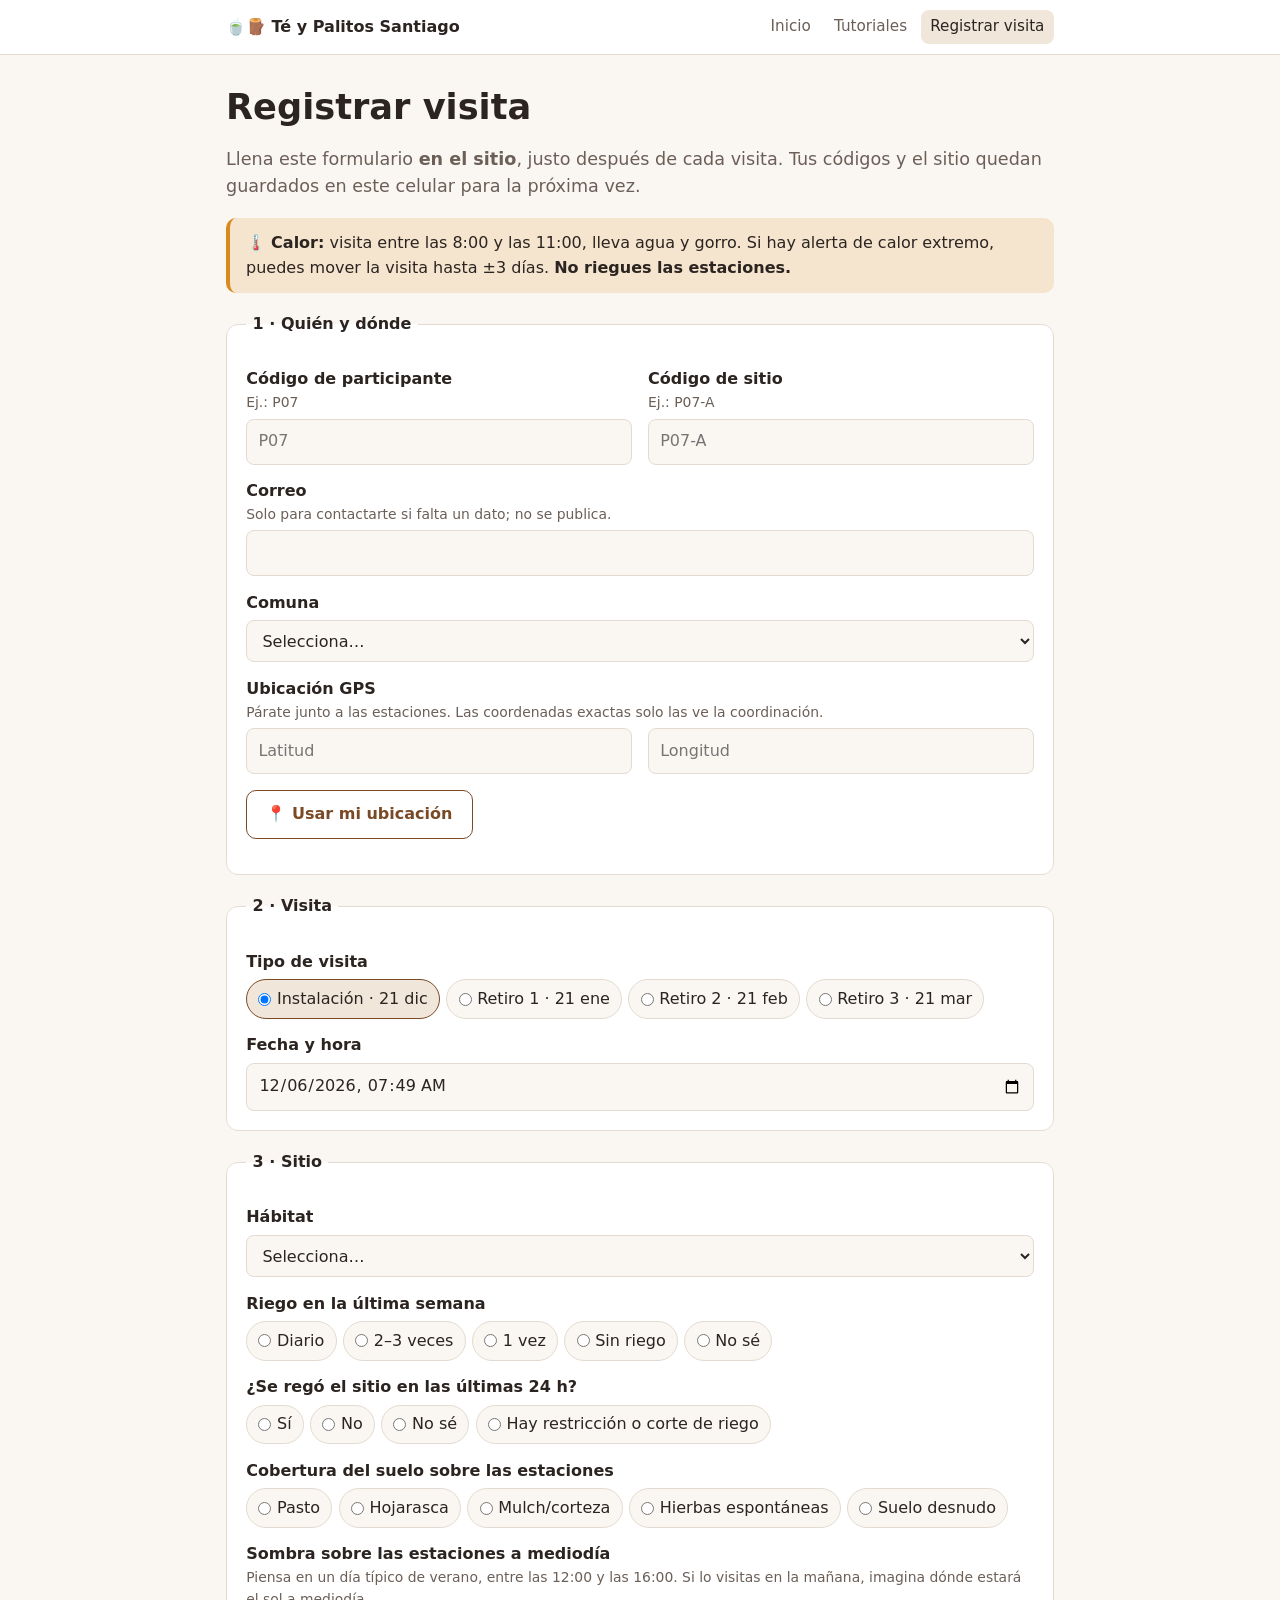
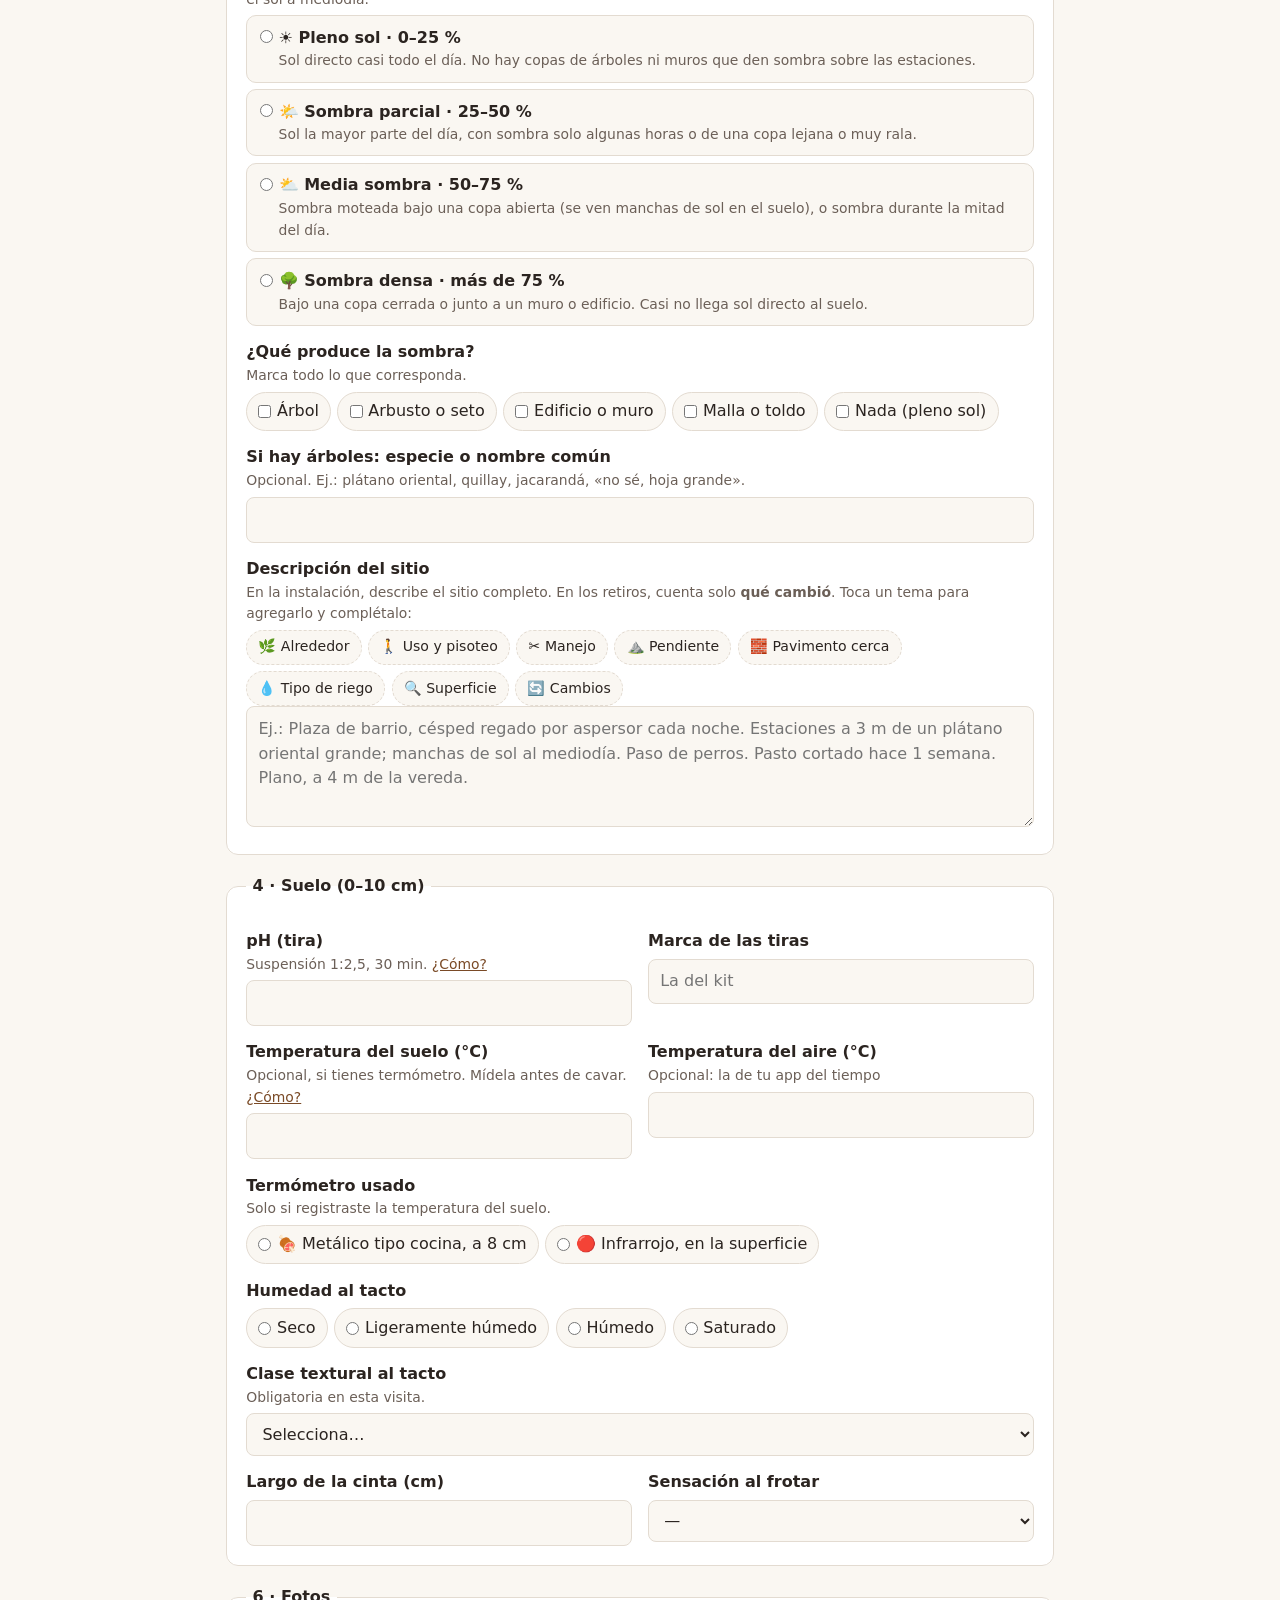
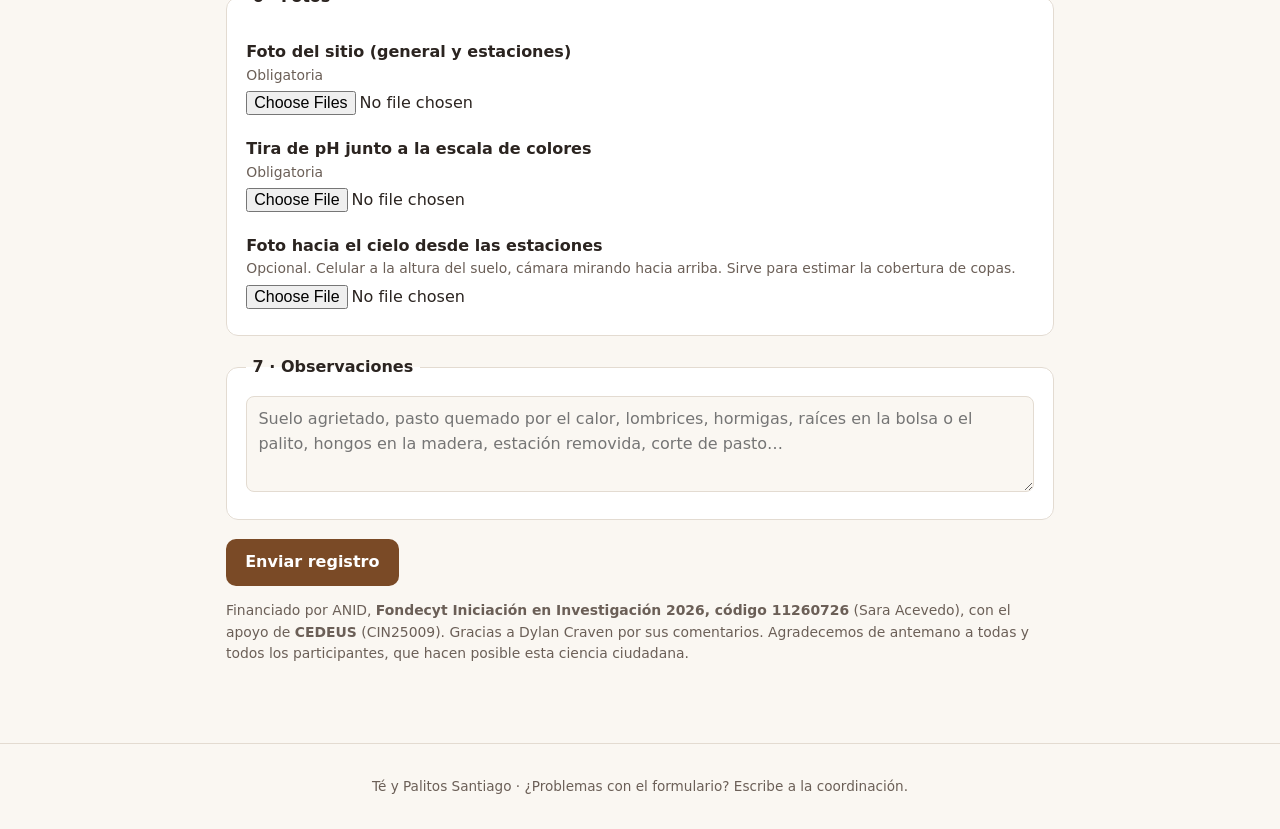
==== commit 9a802145: "Termómetro metálico; zonas de calor SantiagoHOT; agradecimientos a Fondecyt 11260726, CEDEUS CIN2500" ====
--- a/docs/registro.html
+++ b/docs/registro.html
@@ -151,7 +151,7 @@
 
       <label>Termómetro usado <span class="hint">Solo si registraste la temperatura del suelo.</span></label>
       <div class="choices">
-        <label><input type="radio" name="metodo_temp" value="punzon 8 cm"> 🍖 Punzón tipo cocina, a 8 cm</label>
+        <label><input type="radio" name="metodo_temp" value="metalico 8 cm"> 🍖 Metálico tipo cocina, a 8 cm</label>
         <label><input type="radio" name="metodo_temp" value="infrarrojo superficie"> 🔴 Infrarrojo, en la superficie</label>
       </div>
 
@@ -219,7 +219,7 @@
     <div id="estado"></div>
     <button class="btn" type="submit" id="enviar">Enviar registro</button>
   </form>
-  <p class="hint">Este piloto es financiado por el proyecto <strong>Fondecyt de Iniciación 2026</strong> de Sara Acevedo (ANID). Agradecemos de antemano a todas y todos los participantes, que hacen posible esta ciencia ciudadana.</p>
+  <p class="hint">Financiado por ANID, <strong>Fondecyt Iniciación en Investigación 2026, código 11260726</strong> (Sara Acevedo), con el apoyo de <strong>CEDEUS</strong> (CIN25009). Gracias a Dylan Craven por sus comentarios. Agradecemos de antemano a todas y todos los participantes, que hacen posible esta ciencia ciudadana.</p>
 </main>
 
 <footer>Té y Palitos Santiago · ¿Problemas con el formulario? Escribe a la coordinación.</footer>
